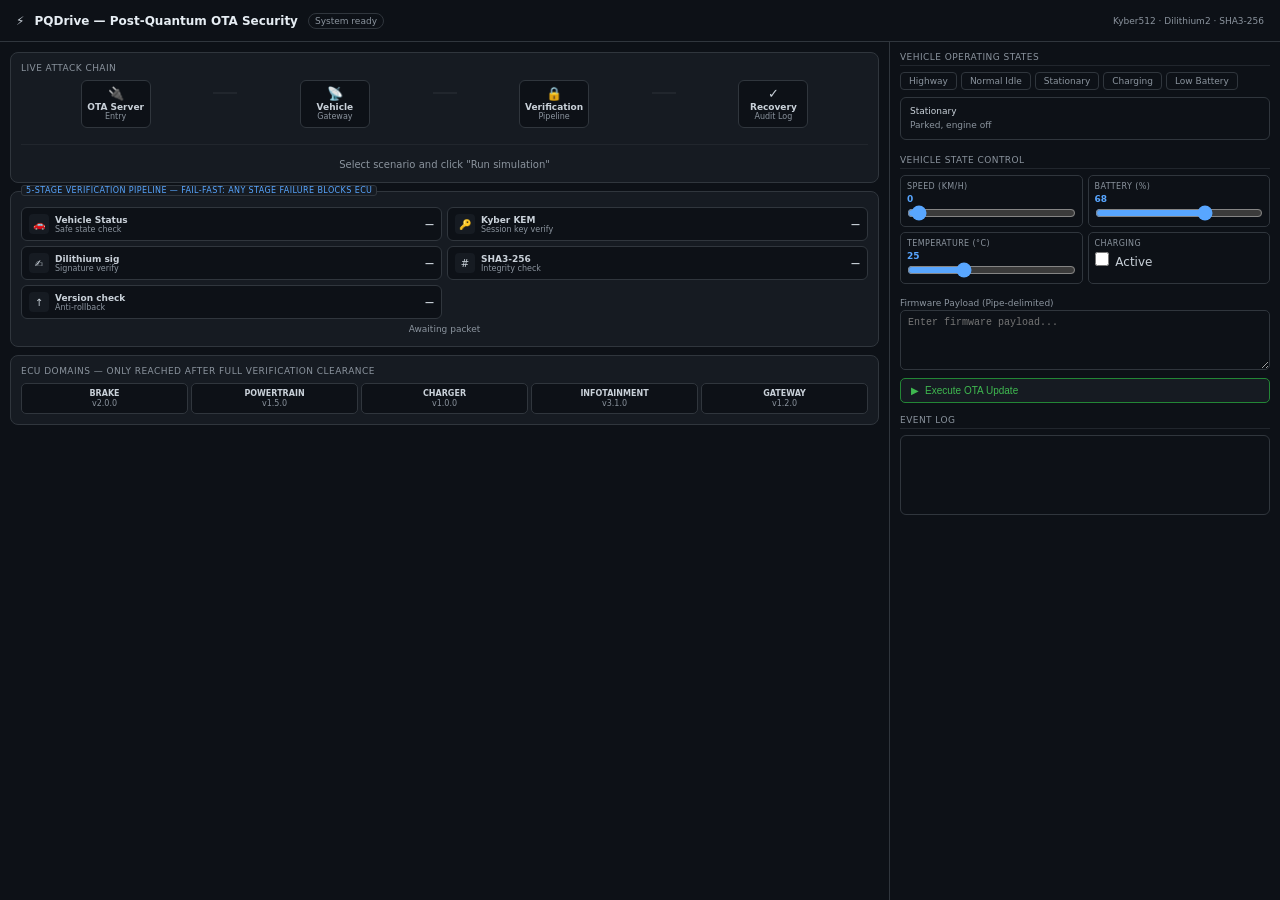
==== dashboard/templates/index.html @ 887d46bc "Phase 6: Implement 5-Stage OTA Pipeline with Vehicle Safety Gating - Add Vehicle Status Check as Sta" ====
<!DOCTYPE html>
<html lang="en">
<head>
  <meta charset="UTF-8"/>
  <meta name="viewport" content="width=device-width, initial-scale=1.0"/>
  <title>PQDrive — Post-Quantum OTA Security</title>
  <style>
    *{box-sizing:border-box;margin:0;padding:0}
    html{height:100%}
    body{font-family:'Segoe UI',system-ui,sans-serif;background:#0d1117;color:#c9d1d9;font-size:12px;height:100%;display:flex;flex-direction:column;overflow-x:hidden}
    .header{padding:8px 16px;border-bottom:1px solid #30363d;display:flex;align-items:center;gap:10px;flex-shrink:0;height:42px}
    .header h1{font-size:12px;font-weight:600;color:#e6edf3}
    .badge{font-size:9px;padding:2px 6px;border-radius:20px;border:1px solid #30363d;color:#8b949e}
    .header-sub{font-size:9px;color:#8b949e;margin-left:auto}
    .layout{display:grid;grid-template-columns:1fr 390px;gap:0;flex:1;overflow-y:auto;scrollbar-width:none;-ms-overflow-style:none}
    .layout::-webkit-scrollbar{display:none}
    .left{padding:10px;border-right:1px solid #30363d;display:flex;flex-direction:column;gap:8px}
    .right{display:flex;flex-direction:column;background:#0d1117;padding:10px;gap:8px}

    .card{background:#161b22;border:1px solid #30363d;border-radius:8px;padding:10px;flex-shrink:0}
    .card-title{font-size:9px;color:#8b949e;text-transform:uppercase;letter-spacing:.05em;margin-bottom:7px}

    .topo{display:flex;align-items:center;justify-content:space-between;gap:3px}
    .tnode{display:flex;flex-direction:column;align-items:center;flex:1}
    .nbox{width:70px;padding:6px 3px;border-radius:6px;border:1px solid #30363d;background:#0d1117;text-align:center;position:relative;transition:all .3s}
    .nicon{font-size:13px;line-height:1;margin-bottom:2px}
    .nlabel{font-size:9px;font-weight:600;color:#c9d1d9}
    .nsub{font-size:8px;color:#8b949e;margin-top:0px}
    .nbox.pass{border-color:#3fb950;background:rgba(63,185,80,.07)}
    .nbox.fail{border-color:#f85149;background:rgba(248,81,73,.07)}
    .nstatus{position:absolute;top:-7px;right:-7px;width:15px;height:15px;border-radius:50%;font-size:9px;display:flex;align-items:center;justify-content:center;border:2px solid #0d1117;font-weight:700}
    .nstatus.pass{background:#3fb950;color:#000}
    .nstatus.fail{background:#f85149;color:#fff}
    .conn{flex:1;max-width:24px;height:2px;background:#21262d;margin-top:-22px;transition:background .4s}
    .conn.pass{background:#3fb950}.conn.fail{background:#f85149}
    .pkt-row{position:relative;height:16px;margin-top:9px}
    .pkt-line{position:absolute;inset:7px 0 0;height:1px;background:#21262d}
    .pkt{position:absolute;width:10px;height:10px;border-radius:50%;top:3px;left:0;display:none;transition:left .55s cubic-bezier(.4,0,.2,1)}
    .topo-msg{font-size:10px;color:#8b949e;text-align:center;margin-top:6px;min-height:13px}

    .sb-wrap{position:relative}
    .sb-tag{position:absolute;top:-7px;left:10px;background:#161b22;padding:0 4px;font-size:8px;color:#58a6ff;border:1px solid #30363d;border-radius:3px;text-transform:uppercase;letter-spacing:.05em}
    .stages{display:grid;grid-template-columns:1fr 1fr;gap:5px;margin-top:5px}
    .stage{background:#0d1117;border:1px solid #30363d;border-radius:6px;padding:6px 7px;display:flex;align-items:center;gap:6px;transition:all .3s;font-size:11px}
    .sico{width:20px;height:20px;border-radius:4px;display:flex;align-items:center;justify-content:center;font-size:10px;flex-shrink:0;background:#161b22;transition:background .3s}
    .stage.active .sico{background:rgba(210,153,34,.2)}
    .stage.pass .sico{background:rgba(63,185,80,.2)}
    .stage.fail .sico{background:rgba(248,81,73,.2)}
    .sname{font-size:9px;font-weight:600;color:#c9d1d9}
    .salg{font-size:8px;color:#8b949e}
    .sres{margin-left:auto;font-size:9px;font-weight:700;min-width:30px;text-align:right}
    .stage.pass .sres{color:#3fb950}.stage.fail .sres{color:#f85149}.stage.active .sres{color:#d29922}
    .verdict{margin-top:5px;font-size:9px;color:#8b949e;text-align:center;min-height:12px}

    .crypto-proof{background:#0d1117;border:1px solid #30363d;border-radius:6px;padding:7px 9px;margin-top:5px;display:none;font-size:9px}
    .crypto-proof.show{display:block}
    .cp-title{font-size:8px;color:#8b949e;text-transform:uppercase;letter-spacing:.05em;margin-bottom:5px}
    .cp-row{display:flex;gap:6px;margin-bottom:4px;align-items:flex-start}
    .cp-label{font-size:8px;color:#8b949e;width:95px;flex-shrink:0;padding-top:0px;line-height:1.3}
    .cp-val{font-family:'Courier New',monospace;font-size:8px;word-break:break-all;flex:1;line-height:1.4;color:#58a6ff}
    .cp-divider{border:none;border-top:1px solid #21262d;margin:4px 0}

    .why{background:#0d1117;border-radius:0 6px 6px 0;padding:7px 9px;margin-top:5px;display:none;border-left:2px solid #f85149;font-size:9px}
    .why.show{display:block}
    .why.ok{border-left-color:#3fb950}
    .why-title{font-size:8px;color:#8b949e;text-transform:uppercase;margin-bottom:3px}
    .why-body{font-size:9px;color:#c9d1d9;line-height:1.5}

    .ecu-grid{display:grid;grid-template-columns:repeat(5,1fr);gap:3px}
    .ecu-card{background:#0d1117;border:1px solid #30363d;border-radius:5px;padding:5px 2px;text-align:center;transition:all .4s}
    .ecu-name{font-size:8px;font-weight:600;color:#c9d1d9;margin-bottom:1px}
    .ecu-ver{font-size:8px;color:#8b949e}
    .ecu-card.updated{border-color:#3fb950;background:rgba(63,185,80,.09)}

    .section-title{font-size:9px;color:#8b949e;text-transform:uppercase;letter-spacing:.05em;margin-bottom:6px;padding-bottom:3px;border-bottom:1px solid #21262d}
    select,input[type=text]{font-size:10px;padding:4px 6px;border-radius:5px;border:1px solid #30363d;background:#161b22;color:#c9d1d9}
    textarea{font-size:10px;padding:5px 7px;border-radius:5px;border:1px solid #30363d;background:#0d1117;color:#c9d1d9;width:100%;resize:vertical;font-family:'Courier New',monospace;line-height:1.3;max-height:60px}
    .field{margin-bottom:5px}
    .field label{font-size:9px;color:#8b949e;display:block;margin-bottom:2px}

    .btn{padding:6px 10px;border-radius:5px;border:1px solid #30363d;background:#161b22;color:#c9d1d9;cursor:pointer;font-size:10px;font-weight:500;width:100%;display:flex;align-items:center;gap:6px;transition:all .2s;margin-bottom:4px}
    .btn:hover{border-color:#8b949e}
    .btn:disabled{opacity:.4;cursor:not-allowed}
    .btn.green{border-color:#238636;color:#3fb950}
    .btn.green:hover{background:rgba(63,185,80,.08)}

    .scenario-tabs{display:flex;gap:4px;margin-bottom:7px;flex-wrap:wrap}
    .stab{font-size:9px;padding:3px 8px;border-radius:4px;border:1px solid #30363d;background:#0d1117;color:#8b949e;cursor:pointer;transition:all .2s;white-space:nowrap}
    .stab:hover{border-color:#58a6ff;color:#58a6ff}
    .stab.active-legit{border-color:#3fb950;color:#3fb950;background:rgba(63,185,80,.08)}
    .stab.active-charger{border-color:#d29922;color:#d29922;background:rgba(210,153,34,.06)}
    .stab.active-attack{border-color:#f85149;color:#f85149;background:rgba(248,81,73,.06)}

    .scenario-info{background:#0d1117;border:1px solid #30363d;border-radius:6px;padding:7px 9px;margin-bottom:7px;font-size:9px;color:#8b949e;line-height:1.5;display:none}
    .scenario-info.show{display:block}
    .scenario-info strong{color:#c9d1d9;font-weight:500}

    .log-box{background:#0d1117;border:1px solid #30363d;border-radius:6px;padding:6px;height:80px;overflow-y:auto;font-family:'Courier New',monospace;font-size:9px}
    .ll{padding:1px 0;border-bottom:1px solid #21262d;display:flex;gap:5px}
    .lts{color:#484f58;flex-shrink:0;font-size:8px}
    .li{color:#58a6ff}.ls{color:#3fb950}.lf{color:#f85149}.lw{color:#d29922}

    @keyframes spin{to{transform:rotate(360deg)}}
    .spin{display:inline-block;width:7px;height:7px;border:1.2px solid #30363d;border-top-color:#58a6ff;border-radius:50%;animation:spin .7s linear infinite;vertical-align:middle;margin-right:2px}

    .ctrl-grid{display:grid;grid-template-columns:1fr 1fr;gap:5px;margin-bottom:6px}
    .ctrl-item{background:#0d1117;border:1px solid #30363d;border-radius:5px;padding:6px}
    .ctrl-label{font-size:8px;color:#8b949e;margin-bottom:3px;display:block;text-transform:uppercase;letter-spacing:.05em}
    .ctrl-value{font-size:9px;font-weight:600;color:#58a6ff;margin-bottom:2px}
    .ctrl-input{width:100%;padding:3px;border:1px solid #30363d;border-radius:3px;background:#161b22;color:#c9d1d9;font-size:9px}
    input[type=range]{width:100%;cursor:pointer;accent-color:#58a6ff;height:4px}
    input[type=checkbox]{cursor:pointer;margin-right:3px;width:14px;height:14px}
  </style>
</head>
<body>
<div class="header">
  <span>⚡</span>
  <h1>PQDrive — Post-Quantum OTA Security</h1>
  <span class="badge" id="sys-badge">System ready</span>
  <span class="header-sub">Kyber512 · Dilithium2 · SHA3-256</span>
</div>

<div class="layout">
<div class="left">

  <div class="card">
    <div class="card-title">Live attack chain</div>
    <div class="topo">
      <div class="tnode"><div class="nbox" id="n-charger"><div class="nicon">🔌</div><div class="nlabel">OTA Server</div><div class="nsub">Entry</div></div></div>
      <div class="conn" id="c0"></div>
      <div class="tnode"><div class="nbox" id="n-tcu"><div class="nicon">📡</div><div class="nlabel">Vehicle</div><div class="nsub">Gateway</div></div></div>
      <div class="conn" id="c1"></div>
      <div class="tnode"><div class="nbox" id="n-sandbox"><div class="nicon">🔒</div><div class="nlabel">Verification</div><div class="nsub">Pipeline</div></div></div>
      <div class="conn" id="c2"></div>
      <div class="tnode"><div class="nbox" id="n-gateway"><div class="nicon">✓</div><div class="nlabel">Recovery</div><div class="nsub">Audit Log</div></div></div>
    </div>
    <div class="pkt-row"><div class="pkt-line"></div><div class="pkt" id="pkt"></div></div>
    <div class="topo-msg" id="topo-msg">Select scenario and click "Run simulation"</div>
  </div>

  <div class="card sb-wrap">
    <div class="sb-tag">5-Stage Verification Pipeline — Fail-fast: any stage failure blocks ECU</div>
    <div class="stages">
      <div class="stage" id="st-vehicle-status">
        <div class="sico">🚗</div>
        <div><div class="sname">Vehicle Status</div><div class="salg">Safe state check</div></div>
        <div class="sres" id="r-vehicle-status">—</div>
      </div>
      <div class="stage" id="st-kyber">
        <div class="sico">🔑</div>
        <div><div class="sname">Kyber KEM</div><div class="salg">Session key verify</div></div>
        <div class="sres" id="r-kyber">—</div>
      </div>
      <div class="stage" id="st-dilithium">
        <div class="sico">✍</div>
        <div><div class="sname">Dilithium sig</div><div class="salg">Signature verify</div></div>
        <div class="sres" id="r-dilithium">—</div>
      </div>
      <div class="stage" id="st-hash">
        <div class="sico">#</div>
        <div><div class="sname">SHA3-256</div><div class="salg">Integrity check</div></div>
        <div class="sres" id="r-hash">—</div>
      </div>
      <div class="stage" id="st-version">
        <div class="sico">↑</div>
        <div><div class="sname">Version check</div><div class="salg">Anti-rollback</div></div>
        <div class="sres" id="r-version">—</div>
      </div>
    </div>
    <div class="verdict" id="verdict">Awaiting packet</div>

    <div class="crypto-proof" id="crypto-proof">
      <div class="cp-title">Real cryptographic values — verified live</div>
      <div class="cp-row">
        <span class="cp-label">Dilithium sig (32B)</span>
        <span class="cp-val" id="cp-sig">—</span>
      </div>
      <hr class="cp-divider"/>
      <div class="cp-row">
        <span class="cp-label">Kyber session key (16B)</span>
        <span class="cp-val" id="cp-sk">—</span>
      </div>
      <hr class="cp-divider"/>
      <div class="cp-row">
        <span class="cp-label">SHA3-256 hash</span>
        <span class="cp-val" id="cp-hash" style="font-size:8.5px">—</span>
      </div>
    </div>

    <div class="why" id="why">
      <div class="why-title">Why this was <span id="why-word">blocked</span></div>
      <div class="why-body" id="why-body">—</div>
    </div>
  </div>

  <div class="card">
    <div class="card-title">ECU Domains — Only reached after full verification clearance</div>
    <div class="ecu-grid">
      <div class="ecu-card" id="ecu-BRAKE"><div class="ecu-name">BRAKE</div><div class="ecu-ver" id="ev-BRAKE">v2.0.0</div></div>
      <div class="ecu-card" id="ecu-POWERTRAIN"><div class="ecu-name">POWERTRAIN</div><div class="ecu-ver" id="ev-POWERTRAIN">v1.5.0</div></div>
      <div class="ecu-card" id="ecu-CHARGER"><div class="ecu-name">CHARGER</div><div class="ecu-ver" id="ev-CHARGER">v1.0.0</div></div>
      <div class="ecu-card" id="ecu-INFOTAINMENT"><div class="ecu-name">INFOTAINMENT</div><div class="ecu-ver" id="ev-INFOTAINMENT">v3.1.0</div></div>
      <div class="ecu-card" id="ecu-GATEWAY"><div class="ecu-name">GATEWAY</div><div class="ecu-ver" id="ev-GATEWAY">v1.2.0</div></div>
    </div>
  </div>

</div>

<!-- Right panel -->
<div class="right">

  <div>
    <div class="section-title">Vehicle Operating States</div>
    <div class="scenario-tabs">
      <span class="stab" onclick="applyVehicleState('Highway')">Highway</span>
      <span class="stab" onclick="applyVehicleState('Normal Idle')">Normal Idle</span>
      <span class="stab" onclick="applyVehicleState('Stationary')">Stationary</span>
      <span class="stab" onclick="applyVehicleState('Charging')">Charging</span>
      <span class="stab" onclick="applyVehicleState('Low Battery')">Low Battery</span>
    </div>
    <div class="scenario-info" id="scenario-info"></div>
  </div>

  <div>
    <div class="section-title">Vehicle State Control</div>
    <div class="ctrl-grid">
      <div class="ctrl-item">
        <label class="ctrl-label">Speed (km/h)</label>
        <div class="ctrl-value" id="speed-val">0</div>
        <input type="range" id="speed" class="ctrl-input" min="0" max="150" value="0" oninput="updateSpeedDisplay()"/>
      </div>
      <div class="ctrl-item">
        <label class="ctrl-label">Battery (%)</label>
        <div class="ctrl-value" id="battery-val">68</div>
        <input type="range" id="battery" class="ctrl-input" min="0" max="100" value="68" oninput="updateBatteryDisplay()"/>
      </div>
      <div class="ctrl-item">
        <label class="ctrl-label">Temperature (°C)</label>
        <div class="ctrl-value" id="temp-val">31</div>
        <input type="range" id="temp" class="ctrl-input" min="0" max="80" value="31" oninput="updateTempDisplay()"/>
      </div>
      <div class="ctrl-item">
        <label class="ctrl-label">Charging</label>
        <div style="margin-top:4px">
          <label><input type="checkbox" id="charging" checked/> Active</label>
        </div>
      </div>
    </div>
  </div>

  <div>
    <div class="field">
      <label>Firmware Payload (Pipe-delimited)</label>
      <textarea id="inp-payload" rows="4" placeholder="Enter firmware payload..."></textarea>
    </div>
    <button class="btn green" id="btn-run" onclick="runOTAUpdate()" disabled>
      <span>▶</span> Execute OTA Update
    </button>
  </div>

  <div>
    <div class="section-title">Event Log</div>
    <div class="log-box" id="log-box"></div>
  </div>

</div>
</div>

<script>
let running = false;

const VEHICLE_STATES = {
  "Highway": { speed: 100, battery: 45, temp: 52, charging: false, desc: "Driving at 100 km/h" },
  "Normal Idle": { speed: 0, battery: 42, temp: 28, charging: false, desc: "Vehicle idle, not charging" },
  "Stationary": { speed: 0, battery: 68, temp: 25, charging: false, desc: "Parked, engine off" },
  "Charging": { speed: 0, battery: 68, temp: 31, charging: true, desc: "Parked at charger" },
  "Low Battery": { speed: 0, battery: 8, temp: 22, charging: true, desc: "Critical battery, charging" }
};

function applyVehicleState(stateName) {
  const state = VEHICLE_STATES[stateName];
  if(!state) return;
  document.getElementById('speed').value = state.speed;
  document.getElementById('battery').value = state.battery;
  document.getElementById('temp').value = state.temp;
  document.getElementById('charging').checked = state.charging;
  updateSpeedDisplay();
  updateBatteryDisplay();
  updateTempDisplay();
  document.getElementById('scenario-info').innerHTML = `<strong>${stateName}</strong><br/>${state.desc}`;
  document.getElementById('scenario-info').className = 'scenario-info show';
  document.getElementById('btn-run').disabled = false;
}

function updateSpeedDisplay() { document.getElementById('speed-val').textContent = document.getElementById('speed').value; updateDynamicState(); }
function updateBatteryDisplay() { document.getElementById('battery-val').textContent = document.getElementById('battery').value; updateDynamicState(); }
function updateTempDisplay() { document.getElementById('temp-val').textContent = document.getElementById('temp').value; updateDynamicState(); }

function updateDynamicState() {
  const speed = parseInt(document.getElementById('speed').value);
  const battery = parseInt(document.getElementById('battery').value);
  const charging = document.getElementById('charging').checked;
  let state = "Custom";
  if(speed === 100 && battery === 45 && !charging) state = "Highway";
  else if(speed === 0 && battery === 42 && !charging) state = "Normal Idle";
  else if(speed === 0 && battery === 68 && !charging) state = "Stationary";
  else if(speed === 0 && battery === 68 && charging) state = "Charging";
  else if(speed === 0 && battery === 8 && charging) state = "Low Battery";
  if(state !== "Custom") document.getElementById('scenario-info').innerHTML = `<strong>${state}</strong>`;
}

function log(msg, kind = 'm') {
  const box = document.getElementById('log-box');
  const d = document.createElement('div');
  d.className = 'll';
  const ts = new Date().toTimeString().slice(0,8);
  d.innerHTML = `<span class="lts">${ts}</span><span class="l${kind}">${msg}</span>`;
  box.prepend(d);
  if(box.children.length > 50) box.removeChild(box.lastChild);
}

function resetUI() {
  ['n-charger','n-tcu','n-sandbox','n-gateway'].forEach(id => {
    const n = document.getElementById(id);
    n.className = 'nbox';
    const s = n.querySelector('.nstatus');
    if(s) s.remove();
  });
  ['c0','c1','c2'].forEach(id => document.getElementById(id).className = 'conn');
  ['vehicle-status','kyber','dilithium','hash','version'].forEach(s => {
    document.getElementById('st-' + s).className = 'stage';
    document.getElementById('r-' + s).textContent = '—';
  });
  document.getElementById('verdict').textContent = 'Awaiting packet';
  document.getElementById('crypto-proof').className = 'crypto-proof';
  document.getElementById('why').className = 'why';
}

function setNode(id, state) {
  const n = document.getElementById(id);
  n.className = 'nbox ' + state;
  let s = n.querySelector('.nstatus');
  if(!s) { s = document.createElement('div'); s.className = 'nstatus'; n.appendChild(s); }
  s.className = 'nstatus ' + state;
  s.textContent = state === 'pass' ? '✓' : '✕';
}

async function checkStage(name, pass) {
  const el = document.getElementById('st-' + name);
  const res = document.getElementById('r-' + name);
  el.className = 'stage active';
  res.innerHTML = '<span class="spin"></span>';
  await new Promise(r => setTimeout(r, 600));
  el.className = 'stage ' + (pass ? 'pass' : 'fail');
  res.textContent = pass ? 'PASS' : 'FAIL';
}

function updateECUVersion(ecuId, newVersion) {
  const ecuElement = document.getElementById('ev-' + ecuId);
  if(ecuElement) {
    ecuElement.textContent = 'v' + newVersion;
    ecuElement.style.color = '#3fb950';
    setTimeout(() => { ecuElement.style.color = ''; }, 1500);
  }
}

async function runOTAUpdate() {
  if(running) return;
  running = true;
  document.getElementById('btn-run').disabled = true;
  document.getElementById('sys-badge').textContent = 'Running...';
  resetUI();
  log('Starting OTA Update process', 'i');

  const payload = document.getElementById('inp-payload').value.trim();
  if(!payload) {
    document.getElementById('verdict').textContent = 'BLOCKED: No firmware payload';
    document.getElementById('sys-badge').textContent = 'Error';
    log('Error: No firmware payload provided', 'f');
    running = false;
    document.getElementById('btn-run').disabled = false;
    return;
  }

  const vehicleState = {
    speed_kph: parseInt(document.getElementById('speed').value),
    battery_soc: parseInt(document.getElementById('battery').value),
    temperature_c: parseInt(document.getElementById('temp').value),
    charging_active: document.getElementById('charging').checked,
    data_link_locked: true
  };

  try {
    const response = await fetch('/api/run-json-scenario', {
      method: 'POST',
      headers: { 'Content-Type': 'application/json' },
      body: JSON.stringify({ scenario_name: "OTA Update", payload: payload, vehicle_state: vehicleState })
    });
    const result = await response.json();

    // Stage 1: Vehicle Status Check
    await checkStage('vehicle-status', result.result?.vehicle_status_ok ?? true);
    if(!result.result?.vehicle_status_ok) {
      setNode('n-tcu', 'fail');
      log('Vehicle status check failed', 'f');
      document.getElementById('verdict').textContent = 'BLOCKED: Vehicle not in safe state';
      document.getElementById('why').className = 'why show';
      document.getElementById('why-body').textContent = result.reason || 'Vehicle conditions not suitable for update';
      document.getElementById('sys-badge').textContent = 'Blocked (Status)';
      running = false;
      document.getElementById('btn-run').disabled = false;
      return;
    }

    // Stage 2: Kyber KEM
    await checkStage('kyber', result.result?.kyber_ok ?? true);
    if(!result.result?.kyber_ok) {
      setNode('n-tcu', 'fail');
      log('Kyber KEM verification failed', 'f');
      document.getElementById('verdict').textContent = 'BLOCKED: Session key verification failed';
      document.getElementById('why').className = 'why show';
      document.getElementById('why-body').textContent = 'Kyber encapsulation invalid.';
      document.getElementById('sys-badge').textContent = 'Blocked (Kyber)';
      running = false;
      document.getElementById('btn-run').disabled = false;
      return;
    }

    // Stage 3: Dilithium Signature
    await checkStage('dilithium', result.result?.dilithium_ok ?? true);
    if(!result.result?.dilithium_ok) {
      setNode('n-sandbox', 'fail');
      log('Dilithium signature verification failed', 'f');
      document.getElementById('verdict').textContent = 'BLOCKED: Firmware signature invalid';
      document.getElementById('why').className = 'why show';
      document.getElementById('why-body').textContent = 'Signature verification failed. Not from OEM server.';
      document.getElementById('sys-badge').textContent = 'Blocked (Signature)';
      running = false;
      document.getElementById('btn-run').disabled = false;
      return;
    }

    // Stage 4: SHA3-256 Hash
    await checkStage('hash', result.result?.hash_ok ?? true);
    if(!result.result?.hash_ok) {
      setNode('n-sandbox', 'fail');
      log('SHA3-256 integrity check failed', 'f');
      document.getElementById('verdict').textContent = 'BLOCKED: Payload integrity check failed';
      document.getElementById('why').className = 'why show';
      document.getElementById('why-body').textContent = 'Payload hash does not match. Bit-flip detected.';
      document.getElementById('sys-badge').textContent = 'Blocked (Integrity)';
      running = false;
      document.getElementById('btn-run').disabled = false;
      return;
    }

    // Stage 5: Version Check
    await checkStage('version', result.result?.version_ok ?? true);
    if(!result.result?.version_ok) {
      setNode('n-gateway', 'fail');
      log('Version rollback detected', 'f');
      document.getElementById('verdict').textContent = 'BLOCKED: Rollback attack detected';
      document.getElementById('why').className = 'why show';
      document.getElementById('why-body').textContent = 'Version must always increase. Downgrade blocked.';
      document.getElementById('sys-badge').textContent = 'Blocked (Version)';
      running = false;
      document.getElementById('btn-run').disabled = false;
      return;
    }

    // All stages passed - update ECUs
    setNode('n-charger', 'pass');
    setNode('n-tcu', 'pass');
    setNode('n-sandbox', 'pass');
    setNode('n-gateway', 'pass');
    ['c0','c1','c2'].forEach(id => document.getElementById(id).className = 'conn pass');
    
    log('All 5 verification stages passed', 's');
    
    // Update target ECU version if available
    if(result.firmware_ecu && result.firmware_version) {
      updateECUVersion(result.firmware_ecu, result.firmware_version);
      log(`${result.firmware_ecu} updated to v${result.firmware_version}`, 's');
    }
    
    log('OTA update accepted and applied', 's');
    document.getElementById('verdict').textContent = 'ACCEPTED: Firmware verified and installed';
    document.getElementById('why').className = 'why show ok';
    document.getElementById('why-word').textContent = 'accepted';
    document.getElementById('why-body').textContent = 'Firmware passed all 5 gates. Vehicle safe, OEM origin proven, integrity confirmed, version monotonic.';
    document.getElementById('sys-badge').textContent = 'Accepted';

    if(result.result?.verification_trace) {
      document.getElementById('crypto-proof').className = 'crypto-proof show';
      document.getElementById('cp-sig').textContent = 'Verified ✓';
      document.getElementById('cp-sk').textContent = 'Established ✓';
      document.getElementById('cp-hash').textContent = 'Matched ✓';
    }
  } catch(err) {
    log('Error: ' + err.message, 'f');
    document.getElementById('sys-badge').textContent = 'Error';
  }

  running = false;
  document.getElementById('btn-run').disabled = false;
}

applyVehicleState('Stationary');
</script>
</script>
</body>
</html>
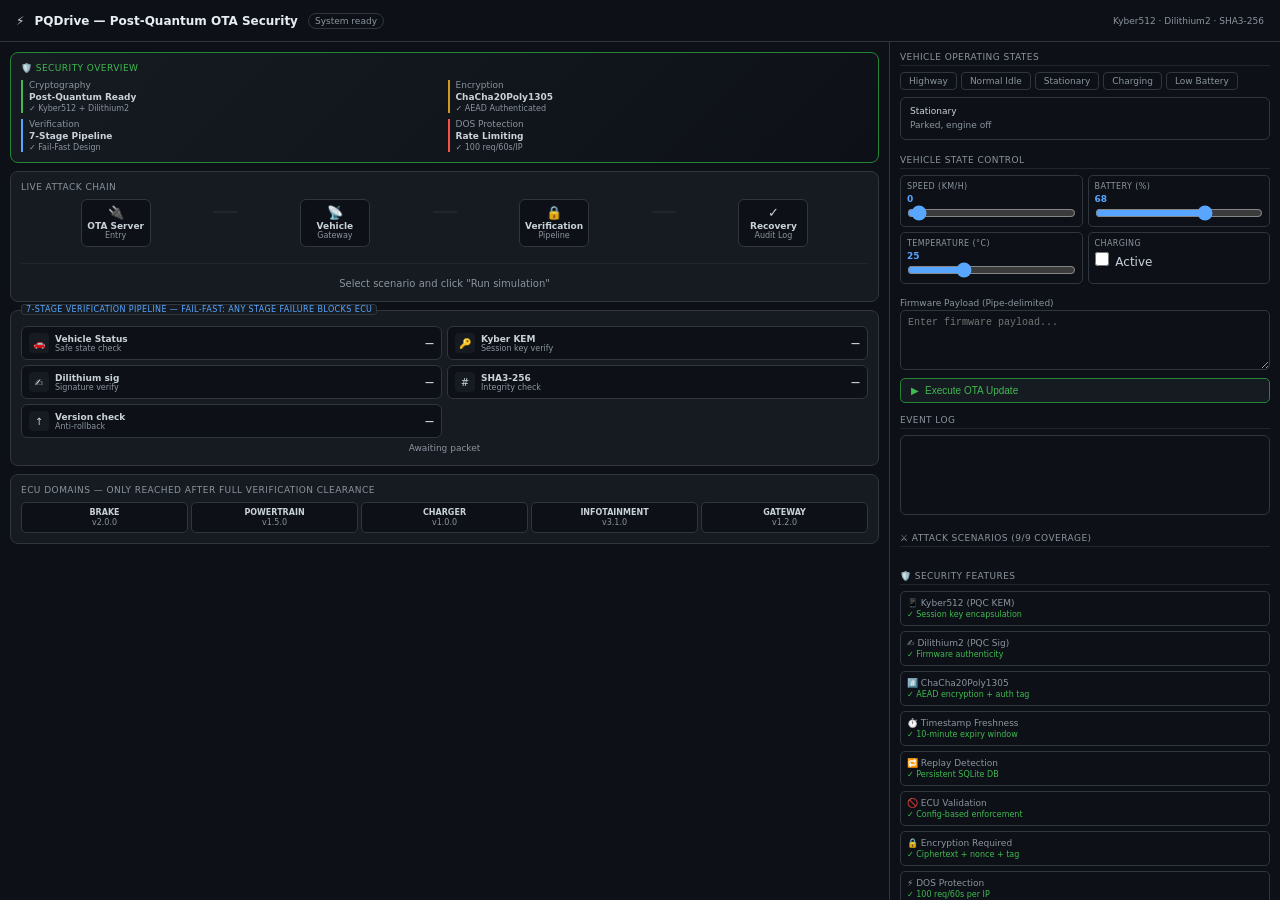
==== commit 58e15dba: "chore: snapshot current project state before v5.1 OTA classification updates" ====
--- a/dashboard/templates/index.html
+++ b/dashboard/templates/index.html
@@ -123,6 +123,32 @@
 <div class="layout">
 <div class="left">
 
+  <div class="card" style="background:linear-gradient(135deg, #161b22 0%, #0d1117 100%);border:1px solid #238636">
+    <div class="card-title" style="color:#3fb950">🛡️ SECURITY OVERVIEW</div>
+    <div style="display:grid;grid-template-columns:1fr 1fr;gap:6px;font-size:9px">
+      <div style="border-left:2px solid #3fb950;padding-left:6px">
+        <div style="color:#8b949e">Cryptography</div>
+        <div style="color:#c9d1d9;font-weight:700;margin-top:2px">Post-Quantum Ready</div>
+        <div style="font-size:8px;color:#8b949e;margin-top:2px">✓ Kyber512 + Dilithium2</div>
+      </div>
+      <div style="border-left:2px solid #d29922;padding-left:6px">
+        <div style="color:#8b949e">Encryption</div>
+        <div style="color:#c9d1d9;font-weight:700;margin-top:2px">ChaCha20Poly1305</div>
+        <div style="font-size:8px;color:#8b949e;margin-top:2px">✓ AEAD Authenticated</div>
+      </div>
+      <div style="border-left:2px solid #58a6ff;padding-left:6px">
+        <div style="color:#8b949e">Verification</div>
+        <div style="color:#c9d1d9;font-weight:700;margin-top:2px">7-Stage Pipeline</div>
+        <div style="font-size:8px;color:#8b949e;margin-top:2px">✓ Fail-Fast Design</div>
+      </div>
+      <div style="border-left:2px solid #f85149;padding-left:6px">
+        <div style="color:#8b949e">DOS Protection</div>
+        <div style="color:#c9d1d9;font-weight:700;margin-top:2px">Rate Limiting</div>
+        <div style="font-size:8px;color:#8b949e;margin-top:2px">✓ 100 req/60s/IP</div>
+      </div>
+    </div>
+  </div>
+
   <div class="card">
     <div class="card-title">Live attack chain</div>
     <div class="topo">
@@ -139,7 +165,7 @@
   </div>
 
   <div class="card sb-wrap">
-    <div class="sb-tag">5-Stage Verification Pipeline — Fail-fast: any stage failure blocks ECU</div>
+    <div class="sb-tag">7-Stage Verification Pipeline — Fail-fast: any stage failure blocks ECU</div>
     <div class="stages">
       <div class="stage" id="st-vehicle-status">
         <div class="sico">🚗</div>
@@ -261,6 +287,80 @@
   <div>
     <div class="section-title">Event Log</div>
     <div class="log-box" id="log-box"></div>
+  </div>
+
+  <div>
+    <div class="section-title" style="margin-top:10px">⚔️ Attack Scenarios (9/9 Coverage)</div>
+    <div id="attack-scenarios" style="display:grid;grid-template-columns:1fr 1fr;gap:4px;font-size:9px">
+      <!-- Populated by JavaScript -->
+    </div>
+  </div>
+
+  <div>
+    <div class="section-title" style="margin-top:10px">🛡️ Security Features</div>
+    <div style="display:flex;flex-direction:column;gap:5px">
+      <div style="background:#0d1117;border:1px solid #30363d;border-radius:5px;padding:6px">
+        <div style="font-size:9px;color:#8b949e">📱 Kyber512 (PQC KEM)</div>
+        <div style="font-size:8px;color:#3fb950;margin-top:2px">✓ Session key encapsulation</div>
+      </div>
+      <div style="background:#0d1117;border:1px solid #30363d;border-radius:5px;padding:6px">
+        <div style="font-size:9px;color:#8b949e">✍️ Dilithium2 (PQC Sig)</div>
+        <div style="font-size:8px;color:#3fb950;margin-top:2px">✓ Firmware authenticity</div>
+      </div>
+      <div style="background:#0d1117;border:1px solid #30363d;border-radius:5px;padding:6px">
+        <div style="font-size:9px;color:#8b949e">#️⃣ ChaCha20Poly1305</div>
+        <div style="font-size:8px;color:#3fb950;margin-top:2px">✓ AEAD encryption + auth tag</div>
+      </div>
+      <div style="background:#0d1117;border:1px solid #30363d;border-radius:5px;padding:6px">
+        <div style="font-size:9px;color:#8b949e">⏱️ Timestamp Freshness</div>
+        <div style="font-size:8px;color:#3fb950;margin-top:2px">✓ 10-minute expiry window</div>
+      </div>
+      <div style="background:#0d1117;border:1px solid #30363d;border-radius:5px;padding:6px">
+        <div style="font-size:9px;color:#8b949e">🔁 Replay Detection</div>
+        <div style="font-size:8px;color:#3fb950;margin-top:2px">✓ Persistent SQLite DB</div>
+      </div>
+      <div style="background:#0d1117;border:1px solid #30363d;border-radius:5px;padding:6px">
+        <div style="font-size:9px;color:#8b949e">🚫 ECU Validation</div>
+        <div style="font-size:8px;color:#3fb950;margin-top:2px">✓ Config-based enforcement</div>
+      </div>
+      <div style="background:#0d1117;border:1px solid #30363d;border-radius:5px;padding:6px">
+        <div style="font-size:9px;color:#8b949e">🔒 Encryption Required</div>
+        <div style="font-size:8px;color:#3fb950;margin-top:2px">✓ Ciphertext + nonce + tag</div>
+      </div>
+      <div style="background:#0d1117;border:1px solid #30363d;border-radius:5px;padding:6px">
+        <div style="font-size:9px;color:#8b949e">⚡ DOS Protection</div>
+        <div style="font-size:8px;color:#3fb950;margin-top:2px">✓ 100 req/60s per IP</div>
+      </div>
+    </div>
+  </div>
+
+  <div>
+    <div class="section-title" style="margin-top:10px">📊 Real-Time Metrics</div>
+    <div id="security-metrics" style="display:grid;grid-template-columns:1fr 1fr;gap:5px;font-size:9px">
+      <div style="background:#0d1117;border:1px solid #30363d;border-radius:5px;padding:6px;text-align:center">
+        <div style="color:#8b949e;font-size:8px">Blocked (Encryption)</div>
+        <div style="color:#f85149;font-weight:700;font-size:12px;margin-top:3px" id="metric-unsigned">0</div>
+      </div>
+      <div style="background:#0d1117;border:1px solid #30363d;border-radius:5px;padding:6px;text-align:center">
+        <div style="color:#8b949e;font-size:8px">Blocked (ECU)</div>
+        <div style="color:#f85149;font-weight:700;font-size:12px;margin-top:3px" id="metric-ecu">0</div>
+      </div>
+      <div style="background:#0d1117;border:1px solid #30363d;border-radius:5px;padding:6px;text-align:center">
+        <div style="color:#8b949e;font-size:8px">Blocked (Replay)</div>
+        <div style="color:#f85149;font-weight:700;font-size:12px;margin-top:3px" id="metric-replay">0</div>
+      </div>
+      <div style="background:#0d1117;border:1px solid #30363d;border-radius:5px;padding:6px;text-align:center">
+        <div style="color:#8b949e;font-size:8px">Accepted (Valid)</div>
+        <div style="color:#3fb950;font-weight:700;font-size:12px;margin-top:3px" id="metric-accepted">0</div>
+      </div>
+    </div>
+  </div>
+
+  <div>
+    <div class="section-title" style="margin-top:10px">📋 Audit Trail</div>
+    <div id="audit-log" style="background:#0d1117;border:1px solid #30363d;border-radius:6px;padding:6px;height:100px;overflow-y:auto;font-family:'Courier New',monospace;font-size:8px;color:#8b949e;line-height:1.4">
+      <div style="color:#58a6ff">Audit trail: JSONL + Dilithium-signed entries</div>
+    </div>
   </div>
 
 </div>
@@ -505,6 +605,62 @@
   document.getElementById('btn-run').disabled = false;
 }
 
+// Attack scenarios data and visualization
+const ATTACK_SCENARIOS = [
+  { name: 'Valid Firmware', icon: '✓', desc: 'Happy path', category: 'baseline' },
+  { name: 'Bit-Flip', icon: '🔀', desc: 'AEAD fails', category: 'crypto' },
+  { name: 'Signature Tamper', icon: '✍️', desc: 'Dilithium fails', category: 'crypto' },
+  { name: 'Version Downgrade', icon: '↓', desc: 'Rollback blocked', category: 'policy' },
+  { name: 'Expired Package', icon: '⏰', desc: 'Freshness fails', category: 'time' },
+  { name: 'Future-Dated', icon: '🔮', desc: 'Clock skew', category: 'time' },
+  { name: 'Unsigned Firmware', icon: '🔓', desc: 'Encryption fails', category: 'enc' },
+  { name: 'Wrong ECU Target', icon: '🚫', desc: 'ECU validation', category: 'policy' },
+  { name: 'Replay Attack', icon: '🔁', desc: 'Persistent DB', category: 'replay' }
+];
+
+async function loadAttackScenarios() {
+  try {
+    const response = await fetch('/api/scenarios');
+    const data = await response.json();
+    const results = data.scenarios || [];
+    
+    const container = document.getElementById('attack-scenarios');
+    container.innerHTML = '';
+    
+    ATTACK_SCENARIOS.forEach((scenario, idx) => {
+      const result = results[idx];
+      const passed = result?.accepted === true;
+      
+      const card = document.createElement('div');
+      card.style.cssText = `
+        background:#0d1117;
+        border:1px solid ${passed ? '#3fb950' : '#f85149'};
+        border-radius:5px;
+        padding:6px;
+        cursor:pointer;
+        transition:all 0.3s;
+      `;
+      
+      card.innerHTML = `
+        <div style="font-size:8px;color:#8b949e">${scenario.category.toUpperCase()}</div>
+        <div style="font-weight:700;color:${passed ? '#3fb950' : '#f85149'};margin:2px 0">${scenario.icon} ${scenario.name}</div>
+        <div style="font-size:8px;color:#8b949e">${scenario.desc}</div>
+        <div style="font-size:7px;color:#58a6ff;margin-top:3px">${passed ? '✓ BLOCKED/ACCEPTED' : '✗ FAILED'}</div>
+      `;
+      
+      container.appendChild(card);
+    });
+  } catch(err) {
+    console.error('Error loading scenarios:', err);
+  }
+}
+
+// Load scenarios on page load
+document.addEventListener('DOMContentLoaded', loadAttackScenarios);
+
+// Refresh scenarios every 5 seconds
+setInterval(loadAttackScenarios, 5000);
+
 applyVehicleState('Stationary');
 </script>
 </script>
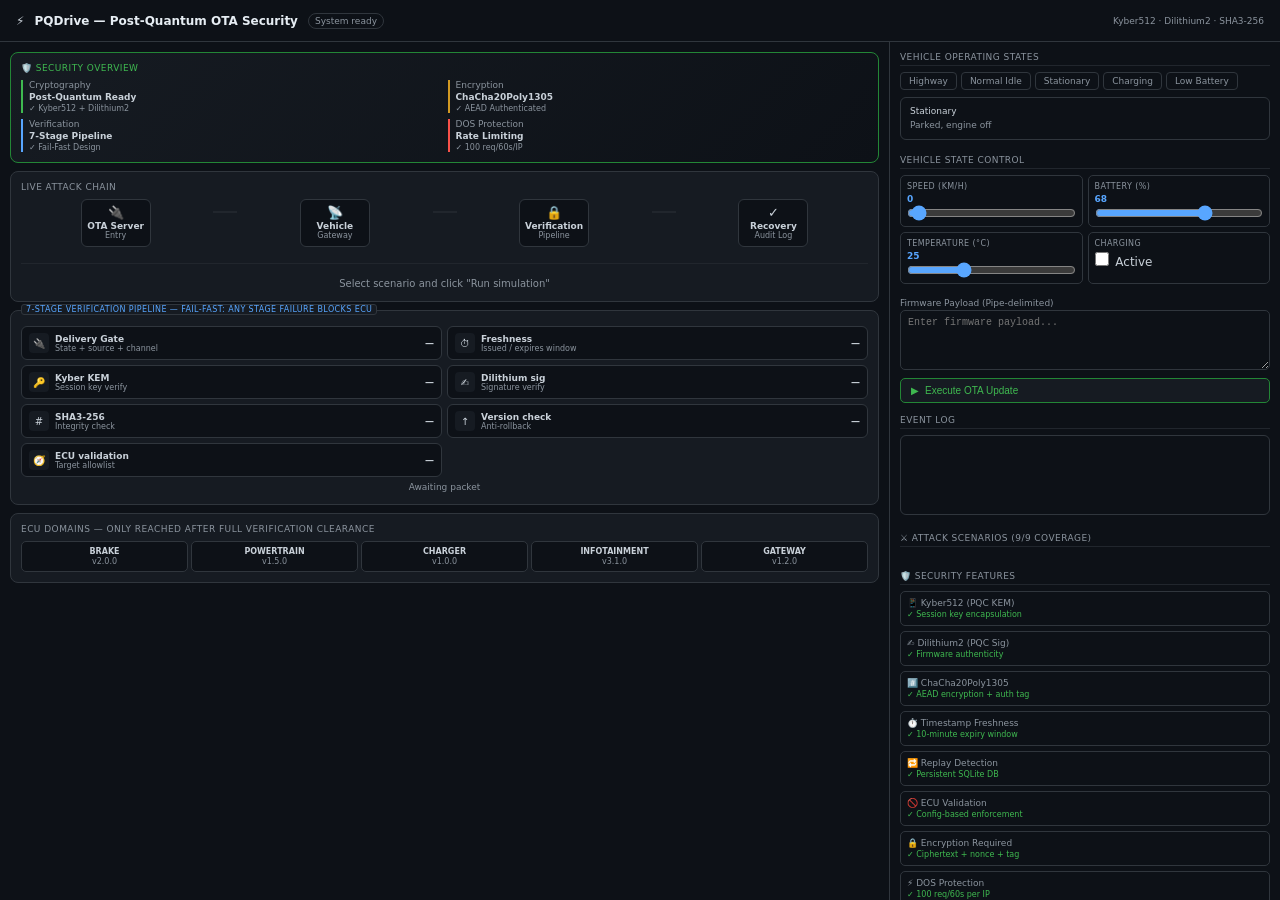
==== commit a21462dd: "feat: add source-aware delivery gate and 7-stage ota flow" ====
--- a/dashboard/templates/index.html
+++ b/dashboard/templates/index.html
@@ -167,10 +167,15 @@
   <div class="card sb-wrap">
     <div class="sb-tag">7-Stage Verification Pipeline — Fail-fast: any stage failure blocks ECU</div>
     <div class="stages">
-      <div class="stage" id="st-vehicle-status">
-        <div class="sico">🚗</div>
-        <div><div class="sname">Vehicle Status</div><div class="salg">Safe state check</div></div>
-        <div class="sres" id="r-vehicle-status">—</div>
+      <div class="stage" id="st-delivery-gate">
+        <div class="sico">🔌</div>
+        <div><div class="sname">Delivery Gate</div><div class="salg">State + source + channel</div></div>
+        <div class="sres" id="r-delivery-gate">—</div>
+      </div>
+      <div class="stage" id="st-freshness">
+        <div class="sico">⏱</div>
+        <div><div class="sname">Freshness</div><div class="salg">Issued / expires window</div></div>
+        <div class="sres" id="r-freshness">—</div>
       </div>
       <div class="stage" id="st-kyber">
         <div class="sico">🔑</div>
@@ -191,6 +196,11 @@
         <div class="sico">↑</div>
         <div><div class="sname">Version check</div><div class="salg">Anti-rollback</div></div>
         <div class="sres" id="r-version">—</div>
+      </div>
+      <div class="stage" id="st-ecu-validation">
+        <div class="sico">🧭</div>
+        <div><div class="sname">ECU validation</div><div class="salg">Target allowlist</div></div>
+        <div class="sres" id="r-ecu-validation">—</div>
       </div>
     </div>
     <div class="verdict" id="verdict">Awaiting packet</div>
@@ -278,6 +288,12 @@
     <div class="field">
       <label>Firmware Payload (Pipe-delimited)</label>
       <textarea id="inp-payload" rows="4" placeholder="Enter firmware payload..."></textarea>
+    </div>
+    <div id="classification-panel" style="display:none;background:#0d1117;border:1px solid #30363d;border-radius:6px;padding:7px;margin-bottom:6px">
+      <div style="font-size:8px;color:#8b949e;text-transform:uppercase;letter-spacing:.05em">Detected Scenario</div>
+      <div id="cls-title" style="font-size:11px;font-weight:700;color:#58a6ff;margin-top:3px">—</div>
+      <div id="cls-meta" style="font-size:8px;color:#8b949e;margin-top:2px">—</div>
+      <div id="cls-reasoning" style="font-size:8px;color:#c9d1d9;margin-top:4px;line-height:1.4">—</div>
     </div>
     <button class="btn green" id="btn-run" onclick="runOTAUpdate()" disabled>
       <span>▶</span> Execute OTA Update
@@ -427,13 +443,18 @@
     if(s) s.remove();
   });
   ['c0','c1','c2'].forEach(id => document.getElementById(id).className = 'conn');
-  ['vehicle-status','kyber','dilithium','hash','version'].forEach(s => {
+  ['delivery-gate','freshness','kyber','dilithium','hash','version','ecu-validation'].forEach(s => {
     document.getElementById('st-' + s).className = 'stage';
     document.getElementById('r-' + s).textContent = '—';
   });
   document.getElementById('verdict').textContent = 'Awaiting packet';
   document.getElementById('crypto-proof').className = 'crypto-proof';
   document.getElementById('why').className = 'why';
+  const cls = document.getElementById('classification-panel');
+  cls.style.display = 'none';
+  document.getElementById('cls-title').textContent = '—';
+  document.getElementById('cls-meta').textContent = '—';
+  document.getElementById('cls-reasoning').textContent = '—';
 }
 
 function setNode(id, state) {
@@ -456,12 +477,43 @@
 }
 
 function updateECUVersion(ecuId, newVersion) {
-  const ecuElement = document.getElementById('ev-' + ecuId);
+  const uiMap = {
+    'adas_ecu': 'BRAKE',
+    'powertrain_ecu': 'POWERTRAIN',
+    'braking_ecu': 'CHARGER',
+    'steering_ecu': 'GATEWAY',
+    'maps_ecu': 'INFOTAINMENT'
+  };
+  const displayId = uiMap[ecuId] || ecuId;
+  const ecuElement = document.getElementById('ev-' + displayId);
   if(ecuElement) {
     ecuElement.textContent = 'v' + newVersion;
     ecuElement.style.color = '#3fb950';
     setTimeout(() => { ecuElement.style.color = ''; }, 1500);
   }
+}
+
+function renderClassification(classification) {
+  if(!classification) return;
+  const panel = document.getElementById('classification-panel');
+  const title = document.getElementById('cls-title');
+  const meta = document.getElementById('cls-meta');
+  const reasoning = document.getElementById('cls-reasoning');
+
+  const scenario = (classification.scenario || 'unknown').replaceAll('_', ' ').toUpperCase();
+  const confidence = (classification.confidence || 'unknown').toUpperCase();
+  const risk = (classification.risk || 'UNKNOWN').toUpperCase();
+  const iocs = classification.iocs || [];
+  const notes = classification.reasoning || [];
+  const delivery = classification.delivery_context || {};
+
+  title.textContent = scenario;
+  meta.textContent = `Risk: ${risk} | Confidence: ${confidence} | Source: ${delivery.source || 'n/a'} | Channel: ${delivery.delivery_channel || 'n/a'}`;
+  reasoning.innerHTML = [
+    notes.length ? `Reasoning: ${notes.join(' | ')}` : 'Reasoning: n/a',
+    iocs.length ? `IoCs: ${iocs.join(', ')}` : 'IoCs: none',
+  ].join('<br/>');
+  panel.style.display = 'block';
 }
 
 async function runOTAUpdate() {
@@ -497,72 +549,101 @@
       body: JSON.stringify({ scenario_name: "OTA Update", payload: payload, vehicle_state: vehicleState })
     });
     const result = await response.json();
-
-    // Stage 1: Vehicle Status Check
-    await checkStage('vehicle-status', result.result?.vehicle_status_ok ?? true);
-    if(!result.result?.vehicle_status_ok) {
+    renderClassification(result.classification);
+
+    // Stage 1: Delivery gate (state + source + channel)
+    await checkStage('delivery-gate', result.result?.delivery_gate_ok ?? true);
+    if(!result.result?.delivery_gate_ok) {
       setNode('n-tcu', 'fail');
-      log('Vehicle status check failed', 'f');
-      document.getElementById('verdict').textContent = 'BLOCKED: Vehicle not in safe state';
+      log('Delivery gate failed', 'f');
+      document.getElementById('verdict').textContent = 'BLOCKED: Delivery channel rejected';
       document.getElementById('why').className = 'why show';
       document.getElementById('why-body').textContent = result.reason || 'Vehicle conditions not suitable for update';
-      document.getElementById('sys-badge').textContent = 'Blocked (Status)';
+      document.getElementById('sys-badge').textContent = 'Blocked (Gate)';
       running = false;
       document.getElementById('btn-run').disabled = false;
       return;
     }
 
-    // Stage 2: Kyber KEM
+    // Stage 2: Freshness
+    await checkStage('freshness', result.result?.freshness_ok ?? true);
+    if(!result.result?.freshness_ok) {
+      setNode('n-tcu', 'fail');
+      log('Freshness check failed', 'f');
+      document.getElementById('verdict').textContent = 'BLOCKED: Freshness window invalid';
+      document.getElementById('why').className = 'why show';
+      document.getElementById('why-body').textContent = result.reason || 'Timestamp freshness check failed.';
+      document.getElementById('sys-badge').textContent = 'Blocked (Freshness)';
+      running = false;
+      document.getElementById('btn-run').disabled = false;
+      return;
+    }
+
+    // Stage 3: Kyber KEM
     await checkStage('kyber', result.result?.kyber_ok ?? true);
     if(!result.result?.kyber_ok) {
       setNode('n-tcu', 'fail');
       log('Kyber KEM verification failed', 'f');
-      document.getElementById('verdict').textContent = 'BLOCKED: Session key verification failed';
+      document.getElementById('verdict').textContent = result.failed_at === 'source' ? 'BLOCKED: Rogue source rejected' : 'BLOCKED: Session key verification failed';
       document.getElementById('why').className = 'why show';
-      document.getElementById('why-body').textContent = 'Kyber encapsulation invalid.';
-      document.getElementById('sys-badge').textContent = 'Blocked (Kyber)';
+      document.getElementById('why-body').textContent = result.reason || 'Kyber encapsulation invalid.';
+      document.getElementById('sys-badge').textContent = result.failed_at === 'source' ? 'Blocked (Source)' : 'Blocked (Kyber)';
       running = false;
       document.getElementById('btn-run').disabled = false;
       return;
     }
 
-    // Stage 3: Dilithium Signature
+    // Stage 4: Dilithium Signature
     await checkStage('dilithium', result.result?.dilithium_ok ?? true);
     if(!result.result?.dilithium_ok) {
       setNode('n-sandbox', 'fail');
       log('Dilithium signature verification failed', 'f');
       document.getElementById('verdict').textContent = 'BLOCKED: Firmware signature invalid';
       document.getElementById('why').className = 'why show';
-      document.getElementById('why-body').textContent = 'Signature verification failed. Not from OEM server.';
+      document.getElementById('why-body').textContent = result.reason || 'Signature verification failed. Not from OEM server.';
       document.getElementById('sys-badge').textContent = 'Blocked (Signature)';
       running = false;
       document.getElementById('btn-run').disabled = false;
       return;
     }
 
-    // Stage 4: SHA3-256 Hash
+    // Stage 5: SHA3-256 Hash
     await checkStage('hash', result.result?.hash_ok ?? true);
     if(!result.result?.hash_ok) {
       setNode('n-sandbox', 'fail');
       log('SHA3-256 integrity check failed', 'f');
       document.getElementById('verdict').textContent = 'BLOCKED: Payload integrity check failed';
       document.getElementById('why').className = 'why show';
-      document.getElementById('why-body').textContent = 'Payload hash does not match. Bit-flip detected.';
+      document.getElementById('why-body').textContent = result.reason || 'Payload hash does not match. Bit-flip detected.';
       document.getElementById('sys-badge').textContent = 'Blocked (Integrity)';
       running = false;
       document.getElementById('btn-run').disabled = false;
       return;
     }
 
-    // Stage 5: Version Check
+    // Stage 6: Version Check
     await checkStage('version', result.result?.version_ok ?? true);
     if(!result.result?.version_ok) {
       setNode('n-gateway', 'fail');
       log('Version rollback detected', 'f');
       document.getElementById('verdict').textContent = 'BLOCKED: Rollback attack detected';
       document.getElementById('why').className = 'why show';
-      document.getElementById('why-body').textContent = 'Version must always increase. Downgrade blocked.';
+      document.getElementById('why-body').textContent = result.reason || 'Version must always increase. Downgrade blocked.';
       document.getElementById('sys-badge').textContent = 'Blocked (Version)';
+      running = false;
+      document.getElementById('btn-run').disabled = false;
+      return;
+    }
+
+    // Stage 7: ECU validation
+    await checkStage('ecu-validation', result.result?.ecu_validation_ok ?? true);
+    if(!result.result?.ecu_validation_ok) {
+      setNode('n-gateway', 'fail');
+      log('ECU target validation failed', 'f');
+      document.getElementById('verdict').textContent = 'BLOCKED: ECU target not allowlisted';
+      document.getElementById('why').className = 'why show';
+      document.getElementById('why-body').textContent = result.reason || 'Invalid ECU target.';
+      document.getElementById('sys-badge').textContent = 'Blocked (ECU)';
       running = false;
       document.getElementById('btn-run').disabled = false;
       return;
@@ -575,22 +656,22 @@
     setNode('n-gateway', 'pass');
     ['c0','c1','c2'].forEach(id => document.getElementById(id).className = 'conn pass');
     
-    log('All 5 verification stages passed', 's');
+    log('All 7 verification stages passed', 's');
     
     // Update target ECU version if available
-    if(result.firmware_ecu && result.firmware_version) {
-      updateECUVersion(result.firmware_ecu, result.firmware_version);
-      log(`${result.firmware_ecu} updated to v${result.firmware_version}`, 's');
+    if(result.target_ecu && result.firmware_version) {
+      updateECUVersion(result.target_ecu, result.firmware_version);
+      log(`${result.target_ecu} updated to v${result.firmware_version}`, 's');
     }
     
     log('OTA update accepted and applied', 's');
     document.getElementById('verdict').textContent = 'ACCEPTED: Firmware verified and installed';
     document.getElementById('why').className = 'why show ok';
     document.getElementById('why-word').textContent = 'accepted';
-    document.getElementById('why-body').textContent = 'Firmware passed all 5 gates. Vehicle safe, OEM origin proven, integrity confirmed, version monotonic.';
+    document.getElementById('why-body').textContent = 'Firmware passed all 7 gates. Delivery channel matched the vehicle state, OEM origin proven, freshness confirmed, integrity confirmed, version monotonic, and ECU target validated.';
     document.getElementById('sys-badge').textContent = 'Accepted';
 
-    if(result.result?.verification_trace) {
+    if(result.verification_trace) {
       document.getElementById('crypto-proof').className = 'crypto-proof show';
       document.getElementById('cp-sig').textContent = 'Verified ✓';
       document.getElementById('cp-sk').textContent = 'Established ✓';
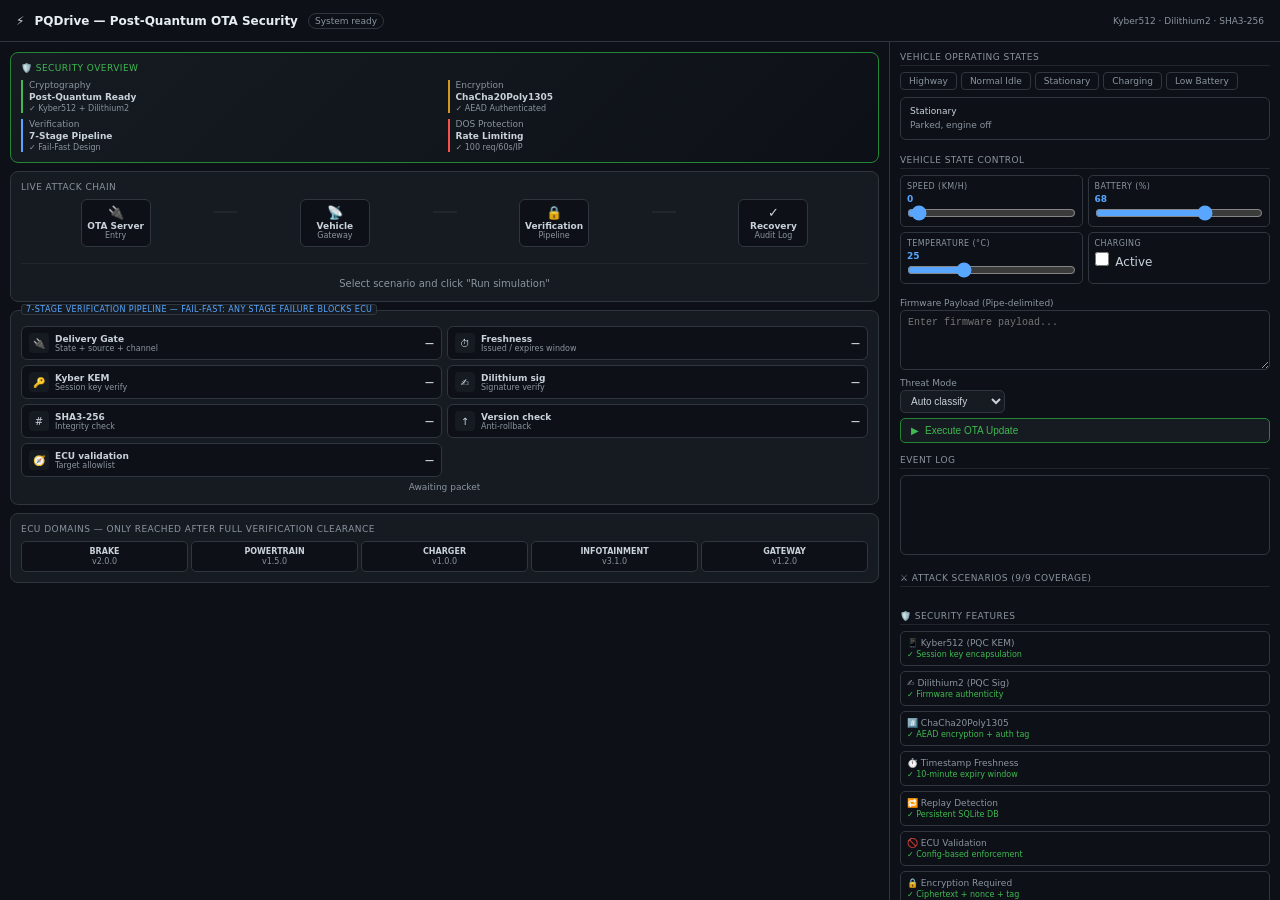
==== commit 3c9efe7d: "fix: correct powertrain charging gate and tamper mode" ====
--- a/dashboard/templates/index.html
+++ b/dashboard/templates/index.html
@@ -288,6 +288,15 @@
     <div class="field">
       <label>Firmware Payload (Pipe-delimited)</label>
       <textarea id="inp-payload" rows="4" placeholder="Enter firmware payload..."></textarea>
+    </div>
+    <div class="field">
+      <label>Threat Mode</label>
+      <select id="scenario-hint">
+        <option value="auto" selected>Auto classify</option>
+        <option value="rogue_charger">Rogue charger</option>
+        <option value="rollback">Rollback</option>
+        <option value="tamper">Payload tamper</option>
+      </select>
     </div>
     <div id="classification-panel" style="display:none;background:#0d1117;border:1px solid #30363d;border-radius:6px;padding:7px;margin-bottom:6px">
       <div style="font-size:8px;color:#8b949e;text-transform:uppercase;letter-spacing:.05em">Detected Scenario</div>
@@ -546,7 +555,12 @@
     const response = await fetch('/api/run-json-scenario', {
       method: 'POST',
       headers: { 'Content-Type': 'application/json' },
-      body: JSON.stringify({ scenario_name: "OTA Update", payload: payload, vehicle_state: vehicleState })
+      body: JSON.stringify({
+        scenario_name: "OTA Update",
+        payload: payload,
+        scenario_hint: document.getElementById('scenario-hint').value,
+        vehicle_state: vehicleState
+      })
     });
     const result = await response.json();
     renderClassification(result.classification);
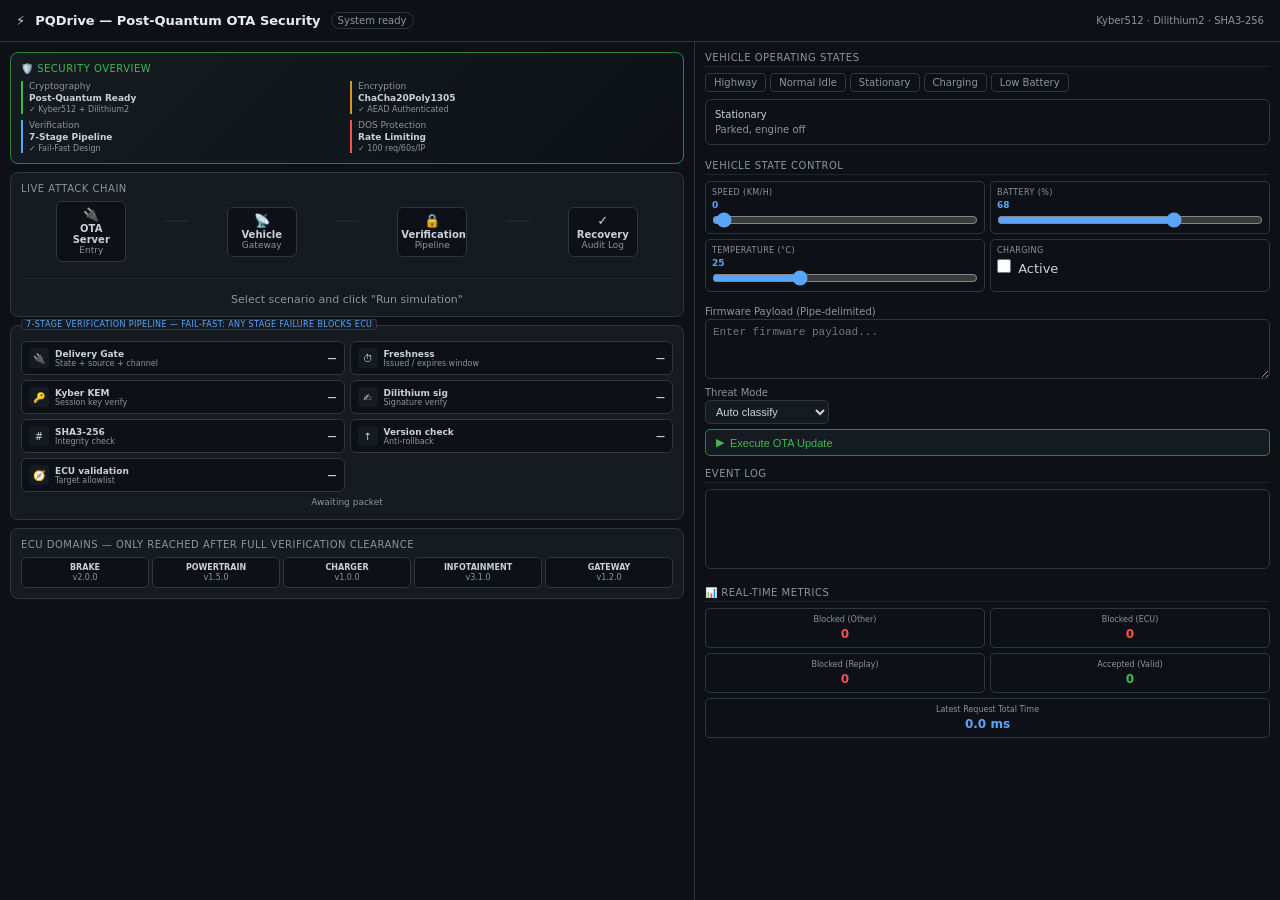
==== commit e753af0f: "Update HNDL flow, dashboard metrics UI, and refresh README" ====
--- a/dashboard/templates/index.html
+++ b/dashboard/templates/index.html
@@ -7,25 +7,25 @@
   <style>
     *{box-sizing:border-box;margin:0;padding:0}
     html{height:100%}
-    body{font-family:'Segoe UI',system-ui,sans-serif;background:#0d1117;color:#c9d1d9;font-size:12px;height:100%;display:flex;flex-direction:column;overflow-x:hidden}
+    body{font-family:'Segoe UI',system-ui,sans-serif;background:#0d1117;color:#c9d1d9;font-size:13px;height:100%;display:flex;flex-direction:column;overflow-x:hidden}
     .header{padding:8px 16px;border-bottom:1px solid #30363d;display:flex;align-items:center;gap:10px;flex-shrink:0;height:42px}
-    .header h1{font-size:12px;font-weight:600;color:#e6edf3}
-    .badge{font-size:9px;padding:2px 6px;border-radius:20px;border:1px solid #30363d;color:#8b949e}
-    .header-sub{font-size:9px;color:#8b949e;margin-left:auto}
-    .layout{display:grid;grid-template-columns:1fr 390px;gap:0;flex:1;overflow-y:auto;scrollbar-width:none;-ms-overflow-style:none}
+    .header h1{font-size:13px;font-weight:600;color:#e6edf3}
+    .badge{font-size:10px;padding:2px 6px;border-radius:20px;border:1px solid #30363d;color:#8b949e}
+    .header-sub{font-size:10px;color:#8b949e;margin-left:auto}
+    .layout{display:grid;grid-template-columns:1fr 585px;gap:0;flex:1;overflow-y:auto;scrollbar-width:none;-ms-overflow-style:none}
     .layout::-webkit-scrollbar{display:none}
     .left{padding:10px;border-right:1px solid #30363d;display:flex;flex-direction:column;gap:8px}
     .right{display:flex;flex-direction:column;background:#0d1117;padding:10px;gap:8px}
 
     .card{background:#161b22;border:1px solid #30363d;border-radius:8px;padding:10px;flex-shrink:0}
-    .card-title{font-size:9px;color:#8b949e;text-transform:uppercase;letter-spacing:.05em;margin-bottom:7px}
+    .card-title{font-size:10px;color:#8b949e;text-transform:uppercase;letter-spacing:.05em;margin-bottom:7px}
 
     .topo{display:flex;align-items:center;justify-content:space-between;gap:3px}
     .tnode{display:flex;flex-direction:column;align-items:center;flex:1}
     .nbox{width:70px;padding:6px 3px;border-radius:6px;border:1px solid #30363d;background:#0d1117;text-align:center;position:relative;transition:all .3s}
     .nicon{font-size:13px;line-height:1;margin-bottom:2px}
-    .nlabel{font-size:9px;font-weight:600;color:#c9d1d9}
-    .nsub{font-size:8px;color:#8b949e;margin-top:0px}
+    .nlabel{font-size:10px;font-weight:600;color:#c9d1d9}
+    .nsub{font-size:9px;color:#8b949e;margin-top:0px}
     .nbox.pass{border-color:#3fb950;background:rgba(63,185,80,.07)}
     .nbox.fail{border-color:#f85149;background:rgba(248,81,73,.07)}
     .nstatus{position:absolute;top:-7px;right:-7px;width:15px;height:15px;border-radius:50%;font-size:9px;display:flex;align-items:center;justify-content:center;border:2px solid #0d1117;font-weight:700}
@@ -36,7 +36,7 @@
     .pkt-row{position:relative;height:16px;margin-top:9px}
     .pkt-line{position:absolute;inset:7px 0 0;height:1px;background:#21262d}
     .pkt{position:absolute;width:10px;height:10px;border-radius:50%;top:3px;left:0;display:none;transition:left .55s cubic-bezier(.4,0,.2,1)}
-    .topo-msg{font-size:10px;color:#8b949e;text-align:center;margin-top:6px;min-height:13px}
+    .topo-msg{font-size:11px;color:#8b949e;text-align:center;margin-top:6px;min-height:13px}
 
     .sb-wrap{position:relative}
     .sb-tag{position:absolute;top:-7px;left:10px;background:#161b22;padding:0 4px;font-size:8px;color:#58a6ff;border:1px solid #30363d;border-radius:3px;text-transform:uppercase;letter-spacing:.05em}
@@ -72,30 +72,30 @@
     .ecu-ver{font-size:8px;color:#8b949e}
     .ecu-card.updated{border-color:#3fb950;background:rgba(63,185,80,.09)}
 
-    .section-title{font-size:9px;color:#8b949e;text-transform:uppercase;letter-spacing:.05em;margin-bottom:6px;padding-bottom:3px;border-bottom:1px solid #21262d}
-    select,input[type=text]{font-size:10px;padding:4px 6px;border-radius:5px;border:1px solid #30363d;background:#161b22;color:#c9d1d9}
-    textarea{font-size:10px;padding:5px 7px;border-radius:5px;border:1px solid #30363d;background:#0d1117;color:#c9d1d9;width:100%;resize:vertical;font-family:'Courier New',monospace;line-height:1.3;max-height:60px}
+    .section-title{font-size:10px;color:#8b949e;text-transform:uppercase;letter-spacing:.05em;margin-bottom:6px;padding-bottom:3px;border-bottom:1px solid #21262d}
+    select,input[type=text]{font-size:11px;padding:4px 6px;border-radius:5px;border:1px solid #30363d;background:#161b22;color:#c9d1d9}
+    textarea{font-size:11px;padding:5px 7px;border-radius:5px;border:1px solid #30363d;background:#0d1117;color:#c9d1d9;width:100%;resize:vertical;font-family:'Courier New',monospace;line-height:1.3;max-height:60px}
     .field{margin-bottom:5px}
-    .field label{font-size:9px;color:#8b949e;display:block;margin-bottom:2px}
-
-    .btn{padding:6px 10px;border-radius:5px;border:1px solid #30363d;background:#161b22;color:#c9d1d9;cursor:pointer;font-size:10px;font-weight:500;width:100%;display:flex;align-items:center;gap:6px;transition:all .2s;margin-bottom:4px}
+    .field label{font-size:10px;color:#8b949e;display:block;margin-bottom:2px}
+
+    .btn{padding:6px 10px;border-radius:5px;border:1px solid #30363d;background:#161b22;color:#c9d1d9;cursor:pointer;font-size:11px;font-weight:500;width:100%;display:flex;align-items:center;gap:6px;transition:all .2s;margin-bottom:4px}
     .btn:hover{border-color:#8b949e}
     .btn:disabled{opacity:.4;cursor:not-allowed}
     .btn.green{border-color:#238636;color:#3fb950}
     .btn.green:hover{background:rgba(63,185,80,.08)}
 
     .scenario-tabs{display:flex;gap:4px;margin-bottom:7px;flex-wrap:wrap}
-    .stab{font-size:9px;padding:3px 8px;border-radius:4px;border:1px solid #30363d;background:#0d1117;color:#8b949e;cursor:pointer;transition:all .2s;white-space:nowrap}
+    .stab{font-size:10px;padding:3px 8px;border-radius:4px;border:1px solid #30363d;background:#0d1117;color:#8b949e;cursor:pointer;transition:all .2s;white-space:nowrap}
     .stab:hover{border-color:#58a6ff;color:#58a6ff}
     .stab.active-legit{border-color:#3fb950;color:#3fb950;background:rgba(63,185,80,.08)}
     .stab.active-charger{border-color:#d29922;color:#d29922;background:rgba(210,153,34,.06)}
     .stab.active-attack{border-color:#f85149;color:#f85149;background:rgba(248,81,73,.06)}
 
-    .scenario-info{background:#0d1117;border:1px solid #30363d;border-radius:6px;padding:7px 9px;margin-bottom:7px;font-size:9px;color:#8b949e;line-height:1.5;display:none}
+    .scenario-info{background:#0d1117;border:1px solid #30363d;border-radius:6px;padding:7px 9px;margin-bottom:7px;font-size:10px;color:#8b949e;line-height:1.5;display:none}
     .scenario-info.show{display:block}
     .scenario-info strong{color:#c9d1d9;font-weight:500}
 
-    .log-box{background:#0d1117;border:1px solid #30363d;border-radius:6px;padding:6px;height:80px;overflow-y:auto;font-family:'Courier New',monospace;font-size:9px}
+    .log-box{background:#0d1117;border:1px solid #30363d;border-radius:6px;padding:6px;height:80px;overflow-y:auto;font-family:'Courier New',monospace;font-size:10px}
     .ll{padding:1px 0;border-bottom:1px solid #21262d;display:flex;gap:5px}
     .lts{color:#484f58;flex-shrink:0;font-size:8px}
     .li{color:#58a6ff}.ls{color:#3fb950}.lf{color:#f85149}.lw{color:#d29922}
@@ -295,7 +295,7 @@
         <option value="auto" selected>Auto classify</option>
         <option value="rogue_charger">Rogue charger</option>
         <option value="rollback">Rollback</option>
-        <option value="tamper">Payload tamper</option>
+        <option value="hndl">HNDL comparison</option>
       </select>
     </div>
     <div id="classification-panel" style="display:none;background:#0d1117;border:1px solid #30363d;border-radius:6px;padding:7px;margin-bottom:6px">
@@ -314,56 +314,12 @@
     <div class="log-box" id="log-box"></div>
   </div>
 
-  <div>
-    <div class="section-title" style="margin-top:10px">⚔️ Attack Scenarios (9/9 Coverage)</div>
-    <div id="attack-scenarios" style="display:grid;grid-template-columns:1fr 1fr;gap:4px;font-size:9px">
-      <!-- Populated by JavaScript -->
-    </div>
-  </div>
-
-  <div>
-    <div class="section-title" style="margin-top:10px">🛡️ Security Features</div>
-    <div style="display:flex;flex-direction:column;gap:5px">
-      <div style="background:#0d1117;border:1px solid #30363d;border-radius:5px;padding:6px">
-        <div style="font-size:9px;color:#8b949e">📱 Kyber512 (PQC KEM)</div>
-        <div style="font-size:8px;color:#3fb950;margin-top:2px">✓ Session key encapsulation</div>
-      </div>
-      <div style="background:#0d1117;border:1px solid #30363d;border-radius:5px;padding:6px">
-        <div style="font-size:9px;color:#8b949e">✍️ Dilithium2 (PQC Sig)</div>
-        <div style="font-size:8px;color:#3fb950;margin-top:2px">✓ Firmware authenticity</div>
-      </div>
-      <div style="background:#0d1117;border:1px solid #30363d;border-radius:5px;padding:6px">
-        <div style="font-size:9px;color:#8b949e">#️⃣ ChaCha20Poly1305</div>
-        <div style="font-size:8px;color:#3fb950;margin-top:2px">✓ AEAD encryption + auth tag</div>
-      </div>
-      <div style="background:#0d1117;border:1px solid #30363d;border-radius:5px;padding:6px">
-        <div style="font-size:9px;color:#8b949e">⏱️ Timestamp Freshness</div>
-        <div style="font-size:8px;color:#3fb950;margin-top:2px">✓ 10-minute expiry window</div>
-      </div>
-      <div style="background:#0d1117;border:1px solid #30363d;border-radius:5px;padding:6px">
-        <div style="font-size:9px;color:#8b949e">🔁 Replay Detection</div>
-        <div style="font-size:8px;color:#3fb950;margin-top:2px">✓ Persistent SQLite DB</div>
-      </div>
-      <div style="background:#0d1117;border:1px solid #30363d;border-radius:5px;padding:6px">
-        <div style="font-size:9px;color:#8b949e">🚫 ECU Validation</div>
-        <div style="font-size:8px;color:#3fb950;margin-top:2px">✓ Config-based enforcement</div>
-      </div>
-      <div style="background:#0d1117;border:1px solid #30363d;border-radius:5px;padding:6px">
-        <div style="font-size:9px;color:#8b949e">🔒 Encryption Required</div>
-        <div style="font-size:8px;color:#3fb950;margin-top:2px">✓ Ciphertext + nonce + tag</div>
-      </div>
-      <div style="background:#0d1117;border:1px solid #30363d;border-radius:5px;padding:6px">
-        <div style="font-size:9px;color:#8b949e">⚡ DOS Protection</div>
-        <div style="font-size:8px;color:#3fb950;margin-top:2px">✓ 100 req/60s per IP</div>
-      </div>
-    </div>
-  </div>
 
   <div>
     <div class="section-title" style="margin-top:10px">📊 Real-Time Metrics</div>
     <div id="security-metrics" style="display:grid;grid-template-columns:1fr 1fr;gap:5px;font-size:9px">
       <div style="background:#0d1117;border:1px solid #30363d;border-radius:5px;padding:6px;text-align:center">
-        <div style="color:#8b949e;font-size:8px">Blocked (Encryption)</div>
+        <div style="color:#8b949e;font-size:8px">Blocked (Other)</div>
         <div style="color:#f85149;font-weight:700;font-size:12px;margin-top:3px" id="metric-unsigned">0</div>
       </div>
       <div style="background:#0d1117;border:1px solid #30363d;border-radius:5px;padding:6px;text-align:center">
@@ -378,13 +334,10 @@
         <div style="color:#8b949e;font-size:8px">Accepted (Valid)</div>
         <div style="color:#3fb950;font-weight:700;font-size:12px;margin-top:3px" id="metric-accepted">0</div>
       </div>
-    </div>
-  </div>
-
-  <div>
-    <div class="section-title" style="margin-top:10px">📋 Audit Trail</div>
-    <div id="audit-log" style="background:#0d1117;border:1px solid #30363d;border-radius:6px;padding:6px;height:100px;overflow-y:auto;font-family:'Courier New',monospace;font-size:8px;color:#8b949e;line-height:1.4">
-      <div style="color:#58a6ff">Audit trail: JSONL + Dilithium-signed entries</div>
+      <div style="background:#0d1117;border:1px solid #30363d;border-radius:5px;padding:6px;text-align:center;grid-column:1 / -1">
+        <div style="color:#8b949e;font-size:8px">Latest Request Total Time</div>
+        <div style="color:#58a6ff;font-weight:700;font-size:12px;margin-top:3px" id="metric-latest-time">0 ms</div>
+      </div>
     </div>
   </div>
 
@@ -393,6 +346,43 @@
 
 <script>
 let running = false;
+const realtimeMetrics = {
+  blockedUnsigned: 0,
+  blockedEcu: 0,
+  blockedReplay: 0,
+  accepted: 0,
+  latestMs: 0,
+};
+
+function updateRealtimeMetrics() {
+  document.getElementById('metric-unsigned').textContent = realtimeMetrics.blockedUnsigned;
+  document.getElementById('metric-ecu').textContent = realtimeMetrics.blockedEcu;
+  document.getElementById('metric-replay').textContent = realtimeMetrics.blockedReplay;
+  document.getElementById('metric-accepted').textContent = realtimeMetrics.accepted;
+  document.getElementById('metric-latest-time').textContent = `${realtimeMetrics.latestMs.toFixed(1)} ms`;
+}
+
+function classifyMetricBucket(failedAt) {
+  const stage = String(failedAt || '').toLowerCase();
+  if (stage.includes('replay')) return 'replay';
+  if (stage.includes('ecu')) return 'ecu';
+  return 'unsigned';
+}
+
+function finalizeRunMetrics(accepted, failedAt, startedAt) {
+  realtimeMetrics.latestMs = performance.now() - startedAt;
+  if (accepted) {
+    realtimeMetrics.accepted += 1;
+  } else {
+    const bucket = classifyMetricBucket(failedAt);
+    if (bucket === 'replay') realtimeMetrics.blockedReplay += 1;
+    else if (bucket === 'ecu') realtimeMetrics.blockedEcu += 1;
+    else realtimeMetrics.blockedUnsigned += 1;
+  }
+  updateRealtimeMetrics();
+}
+
+updateRealtimeMetrics();
 
 const VEHICLE_STATES = {
   "Highway": { speed: 100, battery: 45, temp: 52, charging: false, desc: "Driving at 100 km/h" },
@@ -515,9 +505,10 @@
   const iocs = classification.iocs || [];
   const notes = classification.reasoning || [];
   const delivery = classification.delivery_context || {};
+  const threatClassification = (classification.threat_classification || 'UNKNOWN').toUpperCase();
 
   title.textContent = scenario;
-  meta.textContent = `Risk: ${risk} | Confidence: ${confidence} | Source: ${delivery.source || 'n/a'} | Channel: ${delivery.delivery_channel || 'n/a'}`;
+  meta.textContent = `Threat: ${threatClassification} | Risk: ${risk} | Confidence: ${confidence} | Source: ${delivery.source || 'n/a'} | Channel: ${delivery.delivery_channel || 'n/a'}`;
   reasoning.innerHTML = [
     notes.length ? `Reasoning: ${notes.join(' | ')}` : 'Reasoning: n/a',
     iocs.length ? `IoCs: ${iocs.join(', ')}` : 'IoCs: none',
@@ -527,6 +518,7 @@
 
 async function runOTAUpdate() {
   if(running) return;
+  const startedAt = performance.now();
   running = true;
   document.getElementById('btn-run').disabled = true;
   document.getElementById('sys-badge').textContent = 'Running...';
@@ -534,10 +526,12 @@
   log('Starting OTA Update process', 'i');
 
   const payload = document.getElementById('inp-payload').value.trim();
-  if(!payload) {
+  const scenarioHint = document.getElementById('scenario-hint').value;
+  if(scenarioHint !== 'hndl' && !payload) {
     document.getElementById('verdict').textContent = 'BLOCKED: No firmware payload';
     document.getElementById('sys-badge').textContent = 'Error';
     log('Error: No firmware payload provided', 'f');
+    finalizeRunMetrics(false, 'payload_missing', startedAt);
     running = false;
     document.getElementById('btn-run').disabled = false;
     return;
@@ -552,13 +546,59 @@
   };
 
   try {
+    if (scenarioHint === 'hndl') {
+      const response = await fetch('/api/hndl');
+      if (!response.ok) {
+        throw new Error(`HTTP ${response.status}`);
+      }
+
+      const result = await response.json();
+      const hndl = result.result || {};
+
+      renderClassification({
+        scenario: 'hndl_resistance',
+        confidence: 'high',
+        risk: 'LOW',
+        iocs: [],
+        reasoning: [hndl.verdict || 'Kyber remains quantum-safe; RSA does not.'],
+        delivery_context: { source: 'demo', delivery_channel: 'comparison', requires_charging_state: false },
+        threat_classification: 'HNDL_RESISTANCE',
+      });
+
+      document.getElementById('verdict').textContent = 'HNDL RESISTANCE VERIFIED';
+      document.getElementById('why').className = 'why show ok';
+      document.getElementById('why-word').textContent = 'verified';
+      document.getElementById('why-body').textContent = hndl.verdict || 'Kyber512 remains quantum-safe against harvest-now-decrypt-later attacks.';
+      document.getElementById('sys-badge').textContent = 'HNDL Verified';
+      document.getElementById('crypto-proof').className = 'crypto-proof show';
+      document.getElementById('cp-sig').textContent = `${hndl.classical?.algorithm || 'RSA-2048'}: ${hndl.classical?.ciphertext_size || 'n/a'} bytes`;
+      document.getElementById('cp-sk').textContent = `${hndl.post_quantum?.algorithm || 'Kyber512'}: ${hndl.post_quantum?.ciphertext_size || 'n/a'} bytes`;
+      document.getElementById('cp-hash').textContent = hndl.post_quantum?.quantum_safe ? 'Quantum-safe ✓' : 'Quantum-safe ✗';
+      document.querySelector('#resultName').textContent = 'HNDL Resistance';
+      document.querySelector('#resultStatus').textContent = 'VERIFIED';
+      document.querySelector('#resultStatus').parentElement.className = 'result-status accepted';
+      document.querySelector('#resultLatency').textContent = '0 ms';
+      document.querySelector('#resultDetails').innerHTML = [
+        formatDetailItem('Status', 'VERIFIED'),
+        formatDetailItem('RSA-2048', `${hndl.classical?.ciphertext_size || 'n/a'} bytes`),
+        formatDetailItem('Kyber512', `${hndl.post_quantum?.ciphertext_size || 'n/a'} bytes`),
+        formatDetailItem('Quantum Safe', hndl.post_quantum?.quantum_safe ? 'Yes' : 'No'),
+      ].join('');
+      document.querySelector('#runResult').classList.remove('hidden');
+      log('HNDL resistance comparison completed', 's');
+      finalizeRunMetrics(true, null, startedAt);
+      running = false;
+      document.getElementById('btn-run').disabled = false;
+      return;
+    }
+
     const response = await fetch('/api/run-json-scenario', {
       method: 'POST',
       headers: { 'Content-Type': 'application/json' },
       body: JSON.stringify({
         scenario_name: "OTA Update",
         payload: payload,
-        scenario_hint: document.getElementById('scenario-hint').value,
+        scenario_hint: scenarioHint,
         vehicle_state: vehicleState
       })
     });
@@ -574,6 +614,7 @@
       document.getElementById('why').className = 'why show';
       document.getElementById('why-body').textContent = result.reason || 'Vehicle conditions not suitable for update';
       document.getElementById('sys-badge').textContent = 'Blocked (Gate)';
+      finalizeRunMetrics(false, result.failed_at || 'delivery_gate', startedAt);
       running = false;
       document.getElementById('btn-run').disabled = false;
       return;
@@ -588,6 +629,7 @@
       document.getElementById('why').className = 'why show';
       document.getElementById('why-body').textContent = result.reason || 'Timestamp freshness check failed.';
       document.getElementById('sys-badge').textContent = 'Blocked (Freshness)';
+      finalizeRunMetrics(false, result.failed_at || 'freshness', startedAt);
       running = false;
       document.getElementById('btn-run').disabled = false;
       return;
@@ -602,6 +644,7 @@
       document.getElementById('why').className = 'why show';
       document.getElementById('why-body').textContent = result.reason || 'Kyber encapsulation invalid.';
       document.getElementById('sys-badge').textContent = result.failed_at === 'source' ? 'Blocked (Source)' : 'Blocked (Kyber)';
+      finalizeRunMetrics(false, result.failed_at || 'kyber', startedAt);
       running = false;
       document.getElementById('btn-run').disabled = false;
       return;
@@ -616,6 +659,7 @@
       document.getElementById('why').className = 'why show';
       document.getElementById('why-body').textContent = result.reason || 'Signature verification failed. Not from OEM server.';
       document.getElementById('sys-badge').textContent = 'Blocked (Signature)';
+      finalizeRunMetrics(false, result.failed_at || 'dilithium', startedAt);
       running = false;
       document.getElementById('btn-run').disabled = false;
       return;
@@ -630,6 +674,7 @@
       document.getElementById('why').className = 'why show';
       document.getElementById('why-body').textContent = result.reason || 'Payload hash does not match. Bit-flip detected.';
       document.getElementById('sys-badge').textContent = 'Blocked (Integrity)';
+      finalizeRunMetrics(false, result.failed_at || 'hash', startedAt);
       running = false;
       document.getElementById('btn-run').disabled = false;
       return;
@@ -644,6 +689,7 @@
       document.getElementById('why').className = 'why show';
       document.getElementById('why-body').textContent = result.reason || 'Version must always increase. Downgrade blocked.';
       document.getElementById('sys-badge').textContent = 'Blocked (Version)';
+      finalizeRunMetrics(false, result.failed_at || 'version', startedAt);
       running = false;
       document.getElementById('btn-run').disabled = false;
       return;
@@ -658,6 +704,7 @@
       document.getElementById('why').className = 'why show';
       document.getElementById('why-body').textContent = result.reason || 'Invalid ECU target.';
       document.getElementById('sys-badge').textContent = 'Blocked (ECU)';
+      finalizeRunMetrics(false, result.failed_at || 'ecu_validation', startedAt);
       running = false;
       document.getElementById('btn-run').disabled = false;
       return;
@@ -691,70 +738,16 @@
       document.getElementById('cp-sk').textContent = 'Established ✓';
       document.getElementById('cp-hash').textContent = 'Matched ✓';
     }
+    finalizeRunMetrics(true, null, startedAt);
   } catch(err) {
     log('Error: ' + err.message, 'f');
     document.getElementById('sys-badge').textContent = 'Error';
+    finalizeRunMetrics(false, 'error', startedAt);
   }
 
   running = false;
   document.getElementById('btn-run').disabled = false;
 }
-
-// Attack scenarios data and visualization
-const ATTACK_SCENARIOS = [
-  { name: 'Valid Firmware', icon: '✓', desc: 'Happy path', category: 'baseline' },
-  { name: 'Bit-Flip', icon: '🔀', desc: 'AEAD fails', category: 'crypto' },
-  { name: 'Signature Tamper', icon: '✍️', desc: 'Dilithium fails', category: 'crypto' },
-  { name: 'Version Downgrade', icon: '↓', desc: 'Rollback blocked', category: 'policy' },
-  { name: 'Expired Package', icon: '⏰', desc: 'Freshness fails', category: 'time' },
-  { name: 'Future-Dated', icon: '🔮', desc: 'Clock skew', category: 'time' },
-  { name: 'Unsigned Firmware', icon: '🔓', desc: 'Encryption fails', category: 'enc' },
-  { name: 'Wrong ECU Target', icon: '🚫', desc: 'ECU validation', category: 'policy' },
-  { name: 'Replay Attack', icon: '🔁', desc: 'Persistent DB', category: 'replay' }
-];
-
-async function loadAttackScenarios() {
-  try {
-    const response = await fetch('/api/scenarios');
-    const data = await response.json();
-    const results = data.scenarios || [];
-    
-    const container = document.getElementById('attack-scenarios');
-    container.innerHTML = '';
-    
-    ATTACK_SCENARIOS.forEach((scenario, idx) => {
-      const result = results[idx];
-      const passed = result?.accepted === true;
-      
-      const card = document.createElement('div');
-      card.style.cssText = `
-        background:#0d1117;
-        border:1px solid ${passed ? '#3fb950' : '#f85149'};
-        border-radius:5px;
-        padding:6px;
-        cursor:pointer;
-        transition:all 0.3s;
-      `;
-      
-      card.innerHTML = `
-        <div style="font-size:8px;color:#8b949e">${scenario.category.toUpperCase()}</div>
-        <div style="font-weight:700;color:${passed ? '#3fb950' : '#f85149'};margin:2px 0">${scenario.icon} ${scenario.name}</div>
-        <div style="font-size:8px;color:#8b949e">${scenario.desc}</div>
-        <div style="font-size:7px;color:#58a6ff;margin-top:3px">${passed ? '✓ BLOCKED/ACCEPTED' : '✗ FAILED'}</div>
-      `;
-      
-      container.appendChild(card);
-    });
-  } catch(err) {
-    console.error('Error loading scenarios:', err);
-  }
-}
-
-// Load scenarios on page load
-document.addEventListener('DOMContentLoaded', loadAttackScenarios);
-
-// Refresh scenarios every 5 seconds
-setInterval(loadAttackScenarios, 5000);
 
 applyVehicleState('Stationary');
 </script>
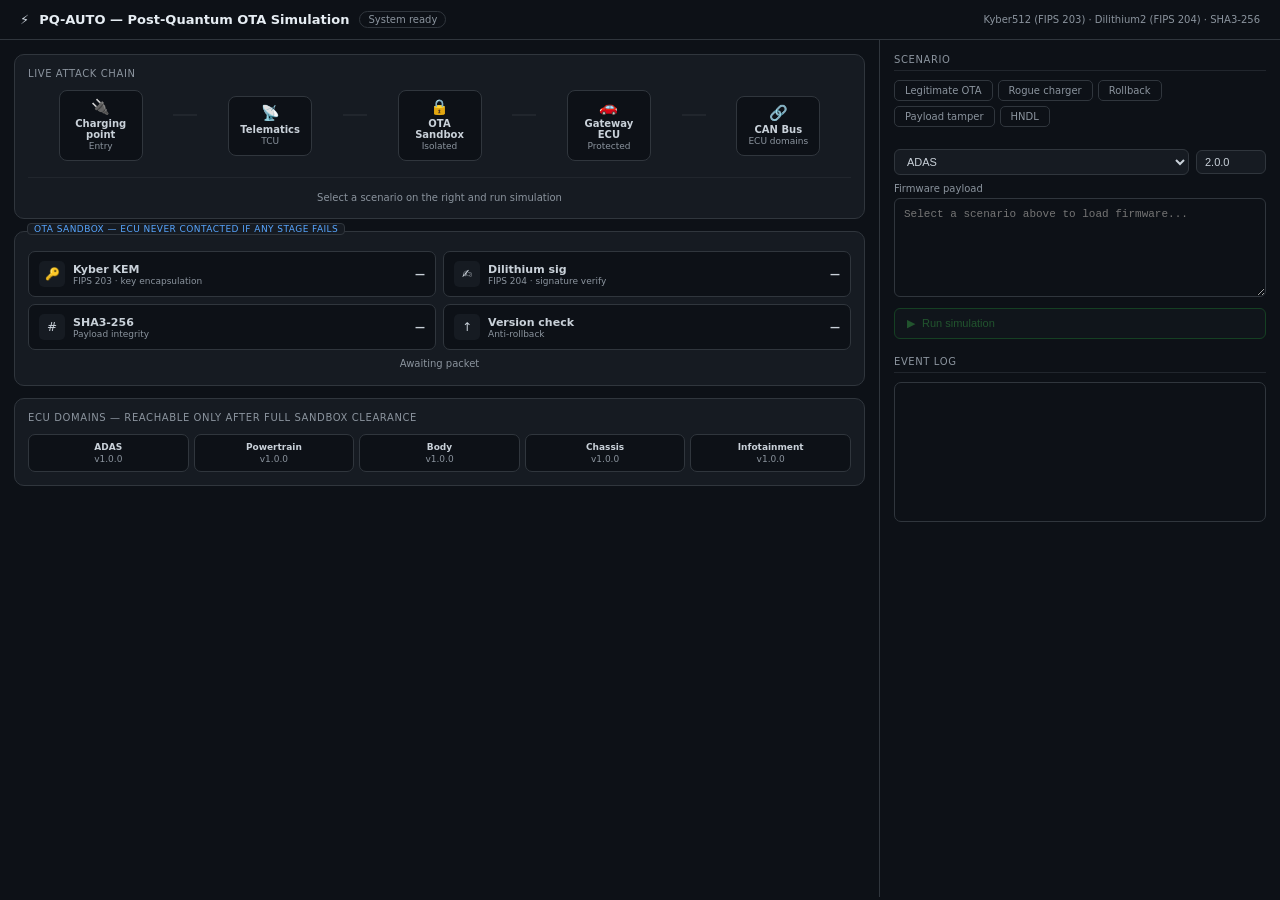
==== commit 4e72a766: "feat: upload latest 6-stage fail-fast post-quantum OTA verification pipeline for IEEE paper submissi" ====
--- a/dashboard/templates/index.html
+++ b/dashboard/templates/index.html
@@ -3,193 +3,171 @@
 <head>
   <meta charset="UTF-8"/>
   <meta name="viewport" content="width=device-width, initial-scale=1.0"/>
-  <title>PQDrive — Post-Quantum OTA Security</title>
+  <title>PQ-AUTO</title>
   <style>
     *{box-sizing:border-box;margin:0;padding:0}
-    html{height:100%}
-    body{font-family:'Segoe UI',system-ui,sans-serif;background:#0d1117;color:#c9d1d9;font-size:13px;height:100%;display:flex;flex-direction:column;overflow-x:hidden}
-    .header{padding:8px 16px;border-bottom:1px solid #30363d;display:flex;align-items:center;gap:10px;flex-shrink:0;height:42px}
+    body{font-family:'Segoe UI',system-ui,sans-serif;background:#0d1117;color:#c9d1d9;font-size:13px}
+    .header{padding:11px 20px;border-bottom:1px solid #30363d;display:flex;align-items:center;gap:10px}
     .header h1{font-size:13px;font-weight:600;color:#e6edf3}
-    .badge{font-size:10px;padding:2px 6px;border-radius:20px;border:1px solid #30363d;color:#8b949e}
+    .badge{font-size:10px;padding:2px 8px;border-radius:20px;border:1px solid #30363d;color:#8b949e}
     .header-sub{font-size:10px;color:#8b949e;margin-left:auto}
-    .layout{display:grid;grid-template-columns:1fr 585px;gap:0;flex:1;overflow-y:auto;scrollbar-width:none;-ms-overflow-style:none}
-    .layout::-webkit-scrollbar{display:none}
-    .left{padding:10px;border-right:1px solid #30363d;display:flex;flex-direction:column;gap:8px}
-    .right{display:flex;flex-direction:column;background:#0d1117;padding:10px;gap:8px}
-
-    .card{background:#161b22;border:1px solid #30363d;border-radius:8px;padding:10px;flex-shrink:0}
-    .card-title{font-size:10px;color:#8b949e;text-transform:uppercase;letter-spacing:.05em;margin-bottom:7px}
-
-    .topo{display:flex;align-items:center;justify-content:space-between;gap:3px}
+    .layout{display:grid;grid-template-columns:1fr 400px;height:calc(100vh - 43px)}
+    .left{padding:14px;overflow-y:auto;border-right:1px solid #30363d;display:flex;flex-direction:column;gap:12px}
+    .right{display:flex;flex-direction:column;overflow-y:auto;background:#0d1117;padding:14px;gap:12px}
+
+    .card{background:#161b22;border:1px solid #30363d;border-radius:10px;padding:13px}
+    .card-title{font-size:10px;color:#8b949e;text-transform:uppercase;letter-spacing:.06em;margin-bottom:11px}
+
+    .topo{display:flex;align-items:center;justify-content:space-between}
     .tnode{display:flex;flex-direction:column;align-items:center;flex:1}
-    .nbox{width:70px;padding:6px 3px;border-radius:6px;border:1px solid #30363d;background:#0d1117;text-align:center;position:relative;transition:all .3s}
-    .nicon{font-size:13px;line-height:1;margin-bottom:2px}
+    .nbox{width:84px;padding:9px 5px;border-radius:8px;border:1px solid #30363d;background:#0d1117;text-align:center;position:relative;transition:all .3s}
+    .nicon{font-size:15px;line-height:1;margin-bottom:3px}
     .nlabel{font-size:10px;font-weight:600;color:#c9d1d9}
-    .nsub{font-size:9px;color:#8b949e;margin-top:0px}
+    .nsub{font-size:9px;color:#8b949e;margin-top:1px}
+    .nbox.active{border-color:#58a6ff;box-shadow:0 0 0 2px rgba(88,166,255,.15)}
     .nbox.pass{border-color:#3fb950;background:rgba(63,185,80,.07)}
     .nbox.fail{border-color:#f85149;background:rgba(248,81,73,.07)}
+    .nbox.warn{border-color:#d29922;background:rgba(210,153,34,.07)}
     .nstatus{position:absolute;top:-7px;right:-7px;width:15px;height:15px;border-radius:50%;font-size:9px;display:flex;align-items:center;justify-content:center;border:2px solid #0d1117;font-weight:700}
     .nstatus.pass{background:#3fb950;color:#000}
     .nstatus.fail{background:#f85149;color:#fff}
+    .nstatus.warn{background:#d29922;color:#000}
     .conn{flex:1;max-width:24px;height:2px;background:#21262d;margin-top:-22px;transition:background .4s}
-    .conn.pass{background:#3fb950}.conn.fail{background:#f85149}
+    .conn.active{background:#58a6ff}.conn.pass{background:#3fb950}.conn.fail{background:#f85149}
     .pkt-row{position:relative;height:16px;margin-top:9px}
     .pkt-line{position:absolute;inset:7px 0 0;height:1px;background:#21262d}
     .pkt{position:absolute;width:10px;height:10px;border-radius:50%;top:3px;left:0;display:none;transition:left .55s cubic-bezier(.4,0,.2,1)}
-    .topo-msg{font-size:11px;color:#8b949e;text-align:center;margin-top:6px;min-height:13px}
+    .topo-msg{font-size:10px;color:#8b949e;text-align:center;margin-top:6px;min-height:13px}
 
     .sb-wrap{position:relative}
-    .sb-tag{position:absolute;top:-7px;left:10px;background:#161b22;padding:0 4px;font-size:8px;color:#58a6ff;border:1px solid #30363d;border-radius:3px;text-transform:uppercase;letter-spacing:.05em}
-    .stages{display:grid;grid-template-columns:1fr 1fr;gap:5px;margin-top:5px}
-    .stage{background:#0d1117;border:1px solid #30363d;border-radius:6px;padding:6px 7px;display:flex;align-items:center;gap:6px;transition:all .3s;font-size:11px}
-    .sico{width:20px;height:20px;border-radius:4px;display:flex;align-items:center;justify-content:center;font-size:10px;flex-shrink:0;background:#161b22;transition:background .3s}
+    .sb-tag{position:absolute;top:-9px;left:12px;background:#161b22;padding:0 6px;font-size:9px;color:#58a6ff;border:1px solid #30363d;border-radius:4px;text-transform:uppercase;letter-spacing:.05em}
+    .stages{display:grid;grid-template-columns:1fr 1fr;gap:7px;margin-top:6px}
+    .stage{background:#0d1117;border:1px solid #30363d;border-radius:7px;padding:9px 10px;display:flex;align-items:center;gap:8px;transition:all .3s}
+    .stage.active{border-color:#d29922;background:rgba(210,153,34,.05)}
+    .stage.pass{border-color:#3fb950;background:rgba(63,185,80,.05)}
+    .stage.fail{border-color:#f85149;background:rgba(248,81,73,.05)}
+    .sico{width:26px;height:26px;border-radius:5px;display:flex;align-items:center;justify-content:center;font-size:12px;flex-shrink:0;background:#161b22;transition:background .3s}
     .stage.active .sico{background:rgba(210,153,34,.2)}
     .stage.pass .sico{background:rgba(63,185,80,.2)}
     .stage.fail .sico{background:rgba(248,81,73,.2)}
-    .sname{font-size:9px;font-weight:600;color:#c9d1d9}
-    .salg{font-size:8px;color:#8b949e}
-    .sres{margin-left:auto;font-size:9px;font-weight:700;min-width:30px;text-align:right}
+    .sname{font-size:11px;font-weight:600;color:#c9d1d9}
+    .salg{font-size:9px;color:#8b949e}
+    .sres{margin-left:auto;font-size:10px;font-weight:700;min-width:36px;text-align:right}
     .stage.pass .sres{color:#3fb950}.stage.fail .sres{color:#f85149}.stage.active .sres{color:#d29922}
-    .verdict{margin-top:5px;font-size:9px;color:#8b949e;text-align:center;min-height:12px}
-
-    .crypto-proof{background:#0d1117;border:1px solid #30363d;border-radius:6px;padding:7px 9px;margin-top:5px;display:none;font-size:9px}
+    .verdict{margin-top:8px;font-size:10px;color:#8b949e;text-align:center;min-height:14px}
+
+    .crypto-proof{background:#0d1117;border:1px solid #30363d;border-radius:7px;padding:10px 12px;margin-top:8px;display:none}
     .crypto-proof.show{display:block}
-    .cp-title{font-size:8px;color:#8b949e;text-transform:uppercase;letter-spacing:.05em;margin-bottom:5px}
-    .cp-row{display:flex;gap:6px;margin-bottom:4px;align-items:flex-start}
-    .cp-label{font-size:8px;color:#8b949e;width:95px;flex-shrink:0;padding-top:0px;line-height:1.3}
-    .cp-val{font-family:'Courier New',monospace;font-size:8px;word-break:break-all;flex:1;line-height:1.4;color:#58a6ff}
-    .cp-divider{border:none;border-top:1px solid #21262d;margin:4px 0}
-
-    .why{background:#0d1117;border-radius:0 6px 6px 0;padding:7px 9px;margin-top:5px;display:none;border-left:2px solid #f85149;font-size:9px}
+    .cp-title{font-size:9px;color:#8b949e;text-transform:uppercase;letter-spacing:.05em;margin-bottom:8px}
+    .cp-row{display:flex;gap:8px;margin-bottom:6px;align-items:flex-start}
+    .cp-label{font-size:9px;color:#8b949e;width:110px;flex-shrink:0;padding-top:1px;line-height:1.4}
+    .cp-val{font-family:'Courier New',monospace;font-size:9px;word-break:break-all;flex:1;line-height:1.5}
+    .cp-val.green{color:#3fb950}.cp-val.red{color:#f85149}.cp-val.blue{color:#58a6ff}.cp-val.yellow{color:#d29922}
+    .cp-divider{border:none;border-top:1px solid #21262d;margin:6px 0}
+
+    .hndl-grid{display:none;grid-template-columns:1fr 1fr 1fr;gap:6px;margin-top:8px}
+    .hndl-grid.show{display:grid}
+    .hkey{background:#0d1117;border:1px solid #30363d;border-radius:6px;padding:8px}
+    .hkey-label{font-size:9px;color:#8b949e;margin-bottom:4px}
+    .hkey-val{font-family:'Courier New',monospace;font-size:9px;word-break:break-all;line-height:1.4}
+    .hkey-verdict{font-size:9px;font-weight:700;margin-top:5px}
+
+    .why{background:#0d1117;border-radius:0 7px 7px 0;padding:9px 12px;margin-top:8px;display:none;border-left:2px solid #f85149}
     .why.show{display:block}
     .why.ok{border-left-color:#3fb950}
-    .why-title{font-size:8px;color:#8b949e;text-transform:uppercase;margin-bottom:3px}
-    .why-body{font-size:9px;color:#c9d1d9;line-height:1.5}
-
-    .ecu-grid{display:grid;grid-template-columns:repeat(5,1fr);gap:3px}
-    .ecu-card{background:#0d1117;border:1px solid #30363d;border-radius:5px;padding:5px 2px;text-align:center;transition:all .4s}
-    .ecu-name{font-size:8px;font-weight:600;color:#c9d1d9;margin-bottom:1px}
-    .ecu-ver{font-size:8px;color:#8b949e}
+    .why-title{font-size:9px;color:#8b949e;text-transform:uppercase;margin-bottom:4px}
+    .why-body{font-size:11px;color:#c9d1d9;line-height:1.6}
+    .why-prim{font-size:10px;color:#58a6ff;margin-top:5px}
+
+    .ecu-grid{display:grid;grid-template-columns:repeat(5,1fr);gap:5px}
+    .ecu-card{background:#0d1117;border:1px solid #30363d;border-radius:7px;padding:7px 4px;text-align:center;transition:all .4s}
+    .ecu-name{font-size:9px;font-weight:600;color:#c9d1d9;margin-bottom:2px}
+    .ecu-ver{font-size:9px;color:#8b949e}
     .ecu-card.updated{border-color:#3fb950;background:rgba(63,185,80,.09)}
-
-    .section-title{font-size:10px;color:#8b949e;text-transform:uppercase;letter-spacing:.05em;margin-bottom:6px;padding-bottom:3px;border-bottom:1px solid #21262d}
-    select,input[type=text]{font-size:11px;padding:4px 6px;border-radius:5px;border:1px solid #30363d;background:#161b22;color:#c9d1d9}
-    textarea{font-size:11px;padding:5px 7px;border-radius:5px;border:1px solid #30363d;background:#0d1117;color:#c9d1d9;width:100%;resize:vertical;font-family:'Courier New',monospace;line-height:1.3;max-height:60px}
-    .field{margin-bottom:5px}
-    .field label{font-size:10px;color:#8b949e;display:block;margin-bottom:2px}
-
-    .btn{padding:6px 10px;border-radius:5px;border:1px solid #30363d;background:#161b22;color:#c9d1d9;cursor:pointer;font-size:11px;font-weight:500;width:100%;display:flex;align-items:center;gap:6px;transition:all .2s;margin-bottom:4px}
+    .ecu-card.flash{border-color:#58a6ff;background:rgba(88,166,255,.14)}
+
+    .section-title{font-size:10px;color:#8b949e;text-transform:uppercase;letter-spacing:.06em;margin-bottom:9px;padding-bottom:5px;border-bottom:1px solid #21262d}
+    select,input[type=text]{font-size:11px;padding:5px 8px;border-radius:6px;border:1px solid #30363d;background:#161b22;color:#c9d1d9}
+    textarea{font-size:11px;padding:7px 9px;border-radius:6px;border:1px solid #30363d;background:#0d1117;color:#c9d1d9;width:100%;resize:vertical;font-family:'Courier New',monospace;line-height:1.5}
+    .row{display:flex;gap:7px;margin-bottom:8px;align-items:center}
+    .row select{flex:1}.row input{width:70px;flex-shrink:0}
+    .field{margin-bottom:8px}
+    .field label{font-size:10px;color:#8b949e;display:block;margin-bottom:4px}
+
+    .btn{padding:8px 12px;border-radius:6px;border:1px solid #30363d;background:#161b22;color:#c9d1d9;cursor:pointer;font-size:11px;font-weight:500;width:100%;display:flex;align-items:center;gap:7px;transition:all .2s;margin-bottom:5px}
     .btn:hover{border-color:#8b949e}
     .btn:disabled{opacity:.4;cursor:not-allowed}
     .btn.green{border-color:#238636;color:#3fb950}
     .btn.green:hover{background:rgba(63,185,80,.08)}
-
-    .scenario-tabs{display:flex;gap:4px;margin-bottom:7px;flex-wrap:wrap}
-    .stab{font-size:10px;padding:3px 8px;border-radius:4px;border:1px solid #30363d;background:#0d1117;color:#8b949e;cursor:pointer;transition:all .2s;white-space:nowrap}
+    .btn.red{border-color:#6e1d1d;color:#f85149}
+    .btn.red:hover{background:rgba(248,81,73,.06)}
+    .btn.yellow{border-color:#5a4000;color:#d29922}
+    .btn.yellow:hover{background:rgba(210,153,34,.06)}
+
+    .scenario-tabs{display:flex;gap:5px;margin-bottom:10px;flex-wrap:wrap}
+    .stab{font-size:10px;padding:4px 10px;border-radius:5px;border:1px solid #30363d;background:#0d1117;color:#8b949e;cursor:pointer;transition:all .2s;white-space:nowrap}
     .stab:hover{border-color:#58a6ff;color:#58a6ff}
     .stab.active-legit{border-color:#3fb950;color:#3fb950;background:rgba(63,185,80,.08)}
-    .stab.active-charger{border-color:#d29922;color:#d29922;background:rgba(210,153,34,.06)}
     .stab.active-attack{border-color:#f85149;color:#f85149;background:rgba(248,81,73,.06)}
-
-    .scenario-info{background:#0d1117;border:1px solid #30363d;border-radius:6px;padding:7px 9px;margin-bottom:7px;font-size:10px;color:#8b949e;line-height:1.5;display:none}
+    .stab.active-yellow{border-color:#d29922;color:#d29922;background:rgba(210,153,34,.06)}
+
+    .scenario-info{background:#0d1117;border:1px solid #30363d;border-radius:7px;padding:9px 12px;margin-bottom:10px;font-size:10px;color:#8b949e;line-height:1.6;display:none}
     .scenario-info.show{display:block}
     .scenario-info strong{color:#c9d1d9;font-weight:500}
 
-    .log-box{background:#0d1117;border:1px solid #30363d;border-radius:6px;padding:6px;height:80px;overflow-y:auto;font-family:'Courier New',monospace;font-size:10px}
-    .ll{padding:1px 0;border-bottom:1px solid #21262d;display:flex;gap:5px}
-    .lts{color:#484f58;flex-shrink:0;font-size:8px}
-    .li{color:#58a6ff}.ls{color:#3fb950}.lf{color:#f85149}.lw{color:#d29922}
+    .log-box{background:#0d1117;border:1px solid #30363d;border-radius:7px;padding:8px;height:140px;overflow-y:auto;font-family:'Courier New',monospace;font-size:10px}
+    .ll{padding:2px 0;border-bottom:1px solid #21262d;display:flex;gap:7px}
+    .lts{color:#484f58;flex-shrink:0}
+    .li{color:#58a6ff}.ls{color:#3fb950}.lf{color:#f85149}.lw{color:#d29922}.lm{color:#8b949e}
 
     @keyframes spin{to{transform:rotate(360deg)}}
-    .spin{display:inline-block;width:7px;height:7px;border:1.2px solid #30363d;border-top-color:#58a6ff;border-radius:50%;animation:spin .7s linear infinite;vertical-align:middle;margin-right:2px}
-
-    .ctrl-grid{display:grid;grid-template-columns:1fr 1fr;gap:5px;margin-bottom:6px}
-    .ctrl-item{background:#0d1117;border:1px solid #30363d;border-radius:5px;padding:6px}
-    .ctrl-label{font-size:8px;color:#8b949e;margin-bottom:3px;display:block;text-transform:uppercase;letter-spacing:.05em}
-    .ctrl-value{font-size:9px;font-weight:600;color:#58a6ff;margin-bottom:2px}
-    .ctrl-input{width:100%;padding:3px;border:1px solid #30363d;border-radius:3px;background:#161b22;color:#c9d1d9;font-size:9px}
-    input[type=range]{width:100%;cursor:pointer;accent-color:#58a6ff;height:4px}
-    input[type=checkbox]{cursor:pointer;margin-right:3px;width:14px;height:14px}
+    .spin{display:inline-block;width:9px;height:9px;border:1.5px solid #30363d;border-top-color:#58a6ff;border-radius:50%;animation:spin .7s linear infinite;vertical-align:middle;margin-right:3px}
   </style>
 </head>
 <body>
 <div class="header">
   <span>⚡</span>
-  <h1>PQDrive — Post-Quantum OTA Security</h1>
+  <h1>PQ-AUTO — Post-Quantum OTA Simulation</h1>
   <span class="badge" id="sys-badge">System ready</span>
-  <span class="header-sub">Kyber512 · Dilithium2 · SHA3-256</span>
+  <span class="header-sub">Kyber512 (FIPS 203) · Dilithium2 (FIPS 204) · SHA3-256</span>
 </div>
 
 <div class="layout">
 <div class="left">
-
-  <div class="card" style="background:linear-gradient(135deg, #161b22 0%, #0d1117 100%);border:1px solid #238636">
-    <div class="card-title" style="color:#3fb950">🛡️ SECURITY OVERVIEW</div>
-    <div style="display:grid;grid-template-columns:1fr 1fr;gap:6px;font-size:9px">
-      <div style="border-left:2px solid #3fb950;padding-left:6px">
-        <div style="color:#8b949e">Cryptography</div>
-        <div style="color:#c9d1d9;font-weight:700;margin-top:2px">Post-Quantum Ready</div>
-        <div style="font-size:8px;color:#8b949e;margin-top:2px">✓ Kyber512 + Dilithium2</div>
-      </div>
-      <div style="border-left:2px solid #d29922;padding-left:6px">
-        <div style="color:#8b949e">Encryption</div>
-        <div style="color:#c9d1d9;font-weight:700;margin-top:2px">ChaCha20Poly1305</div>
-        <div style="font-size:8px;color:#8b949e;margin-top:2px">✓ AEAD Authenticated</div>
-      </div>
-      <div style="border-left:2px solid #58a6ff;padding-left:6px">
-        <div style="color:#8b949e">Verification</div>
-        <div style="color:#c9d1d9;font-weight:700;margin-top:2px">7-Stage Pipeline</div>
-        <div style="font-size:8px;color:#8b949e;margin-top:2px">✓ Fail-Fast Design</div>
-      </div>
-      <div style="border-left:2px solid #f85149;padding-left:6px">
-        <div style="color:#8b949e">DOS Protection</div>
-        <div style="color:#c9d1d9;font-weight:700;margin-top:2px">Rate Limiting</div>
-        <div style="font-size:8px;color:#8b949e;margin-top:2px">✓ 100 req/60s/IP</div>
-      </div>
-    </div>
-  </div>
 
   <div class="card">
     <div class="card-title">Live attack chain</div>
     <div class="topo">
-      <div class="tnode"><div class="nbox" id="n-charger"><div class="nicon">🔌</div><div class="nlabel">OTA Server</div><div class="nsub">Entry</div></div></div>
+      <div class="tnode"><div class="nbox" id="n-charger"><div class="nicon">🔌</div><div class="nlabel">Charging point</div><div class="nsub">Entry</div></div></div>
       <div class="conn" id="c0"></div>
-      <div class="tnode"><div class="nbox" id="n-tcu"><div class="nicon">📡</div><div class="nlabel">Vehicle</div><div class="nsub">Gateway</div></div></div>
+      <div class="tnode"><div class="nbox" id="n-tcu"><div class="nicon">📡</div><div class="nlabel">Telematics</div><div class="nsub">TCU</div></div></div>
       <div class="conn" id="c1"></div>
-      <div class="tnode"><div class="nbox" id="n-sandbox"><div class="nicon">🔒</div><div class="nlabel">Verification</div><div class="nsub">Pipeline</div></div></div>
+      <div class="tnode"><div class="nbox" id="n-sandbox"><div class="nicon">🔒</div><div class="nlabel">OTA Sandbox</div><div class="nsub">Isolated</div></div></div>
       <div class="conn" id="c2"></div>
-      <div class="tnode"><div class="nbox" id="n-gateway"><div class="nicon">✓</div><div class="nlabel">Recovery</div><div class="nsub">Audit Log</div></div></div>
+      <div class="tnode"><div class="nbox" id="n-gateway"><div class="nicon">🚗</div><div class="nlabel">Gateway ECU</div><div class="nsub">Protected</div></div></div>
+      <div class="conn" id="c3"></div>
+      <div class="tnode"><div class="nbox" id="n-can"><div class="nicon">🔗</div><div class="nlabel">CAN Bus</div><div class="nsub">ECU domains</div></div></div>
     </div>
     <div class="pkt-row"><div class="pkt-line"></div><div class="pkt" id="pkt"></div></div>
-    <div class="topo-msg" id="topo-msg">Select scenario and click "Run simulation"</div>
+    <div class="topo-msg" id="topo-msg">Select a scenario on the right and run simulation</div>
   </div>
 
   <div class="card sb-wrap">
-    <div class="sb-tag">7-Stage Verification Pipeline — Fail-fast: any stage failure blocks ECU</div>
+    <div class="sb-tag">OTA Sandbox — ECU never contacted if any stage fails</div>
     <div class="stages">
-      <div class="stage" id="st-delivery-gate">
-        <div class="sico">🔌</div>
-        <div><div class="sname">Delivery Gate</div><div class="salg">State + source + channel</div></div>
-        <div class="sres" id="r-delivery-gate">—</div>
-      </div>
-      <div class="stage" id="st-freshness">
-        <div class="sico">⏱</div>
-        <div><div class="sname">Freshness</div><div class="salg">Issued / expires window</div></div>
-        <div class="sres" id="r-freshness">—</div>
-      </div>
       <div class="stage" id="st-kyber">
         <div class="sico">🔑</div>
-        <div><div class="sname">Kyber KEM</div><div class="salg">Session key verify</div></div>
+        <div><div class="sname">Kyber KEM</div><div class="salg">FIPS 203 · key encapsulation</div></div>
         <div class="sres" id="r-kyber">—</div>
       </div>
       <div class="stage" id="st-dilithium">
         <div class="sico">✍</div>
-        <div><div class="sname">Dilithium sig</div><div class="salg">Signature verify</div></div>
+        <div><div class="sname">Dilithium sig</div><div class="salg">FIPS 204 · signature verify</div></div>
         <div class="sres" id="r-dilithium">—</div>
       </div>
       <div class="stage" id="st-hash">
         <div class="sico">#</div>
-        <div><div class="sname">SHA3-256</div><div class="salg">Integrity check</div></div>
+        <div><div class="sname">SHA3-256</div><div class="salg">Payload integrity</div></div>
         <div class="sres" id="r-hash">—</div>
       </div>
       <div class="stage" id="st-version">
@@ -197,560 +175,115 @@
         <div><div class="sname">Version check</div><div class="salg">Anti-rollback</div></div>
         <div class="sres" id="r-version">—</div>
       </div>
-      <div class="stage" id="st-ecu-validation">
-        <div class="sico">🧭</div>
-        <div><div class="sname">ECU validation</div><div class="salg">Target allowlist</div></div>
-        <div class="sres" id="r-ecu-validation">—</div>
-      </div>
     </div>
     <div class="verdict" id="verdict">Awaiting packet</div>
 
     <div class="crypto-proof" id="crypto-proof">
-      <div class="cp-title">Real cryptographic values — verified live</div>
+      <div class="cp-title">Real cryptographic values — generated live by liboqs</div>
       <div class="cp-row">
         <span class="cp-label">Dilithium sig (32B)</span>
-        <span class="cp-val" id="cp-sig">—</span>
+        <span class="cp-val blue" id="cp-sig">—</span>
+      </div>
+      <div class="cp-row" id="cp-realsig-row" style="display:none">
+        <span class="cp-label">OEM sig (32B)<br><span style="color:#f85149;font-size:8px">different — attack exposed</span></span>
+        <span class="cp-val green" id="cp-realsig">—</span>
       </div>
       <hr class="cp-divider"/>
       <div class="cp-row">
         <span class="cp-label">Kyber session key (16B)</span>
-        <span class="cp-val" id="cp-sk">—</span>
+        <span class="cp-val blue" id="cp-sk">—</span>
       </div>
       <hr class="cp-divider"/>
       <div class="cp-row">
-        <span class="cp-label">SHA3-256 hash</span>
-        <span class="cp-val" id="cp-hash" style="font-size:8.5px">—</span>
-      </div>
+        <span class="cp-label">SHA3-256 (original)</span>
+        <span class="cp-val blue" id="cp-hash" style="font-size:8.5px">—</span>
+      </div>
+      <div class="cp-row" id="cp-tamphash-row" style="display:none">
+        <span class="cp-label">SHA3-256 (tampered)<br><span style="color:#f85149;font-size:8px">mismatch — tampering exposed</span></span>
+        <span class="cp-val red" id="cp-tamphash" style="font-size:8.5px">—</span>
+      </div>
+      <hr class="cp-divider"/>
+      <div class="cp-row">
+        <span class="cp-label">Signed by</span>
+        <span class="cp-val" id="cp-owner">—</span>
+      </div>
+      <div class="cp-row" id="cp-orig-row" style="display:none">
+        <span class="cp-label">Original payload</span>
+        <span class="cp-val green" id="cp-orig">—</span>
+      </div>
+      <div class="cp-row" id="cp-tamp-row" style="display:none">
+        <span class="cp-label">Tampered payload</span>
+        <span class="cp-val red" id="cp-tamp">—</span>
+      </div>
+    </div>
+
+    <div class="hndl-grid" id="hndl-grid">
+      <div class="hkey"><div class="hkey-label">Real session key (server)</div><div class="hkey-val green" id="hk-real">—</div><div class="hkey-verdict" style="color:#3fb950">Vehicle recovers ✓</div></div>
+      <div class="hkey"><div class="hkey-label">Attacker recovered</div><div class="hkey-val red" id="hk-atk">—</div><div class="hkey-verdict" style="color:#f85149">Different — useless ✗</div></div>
+      <div class="hkey"><div class="hkey-label">Legit vehicle decaps</div><div class="hkey-val green" id="hk-leg">—</div><div class="hkey-verdict" style="color:#3fb950">Matches real ✓</div></div>
     </div>
 
     <div class="why" id="why">
       <div class="why-title">Why this was <span id="why-word">blocked</span></div>
       <div class="why-body" id="why-body">—</div>
+      <div class="why-prim" id="why-prim">—</div>
     </div>
   </div>
 
   <div class="card">
-    <div class="card-title">ECU Domains — Only reached after full verification clearance</div>
+    <div class="card-title">ECU domains — reachable only after full sandbox clearance</div>
     <div class="ecu-grid">
-      <div class="ecu-card" id="ecu-BRAKE"><div class="ecu-name">BRAKE</div><div class="ecu-ver" id="ev-BRAKE">v2.0.0</div></div>
-      <div class="ecu-card" id="ecu-POWERTRAIN"><div class="ecu-name">POWERTRAIN</div><div class="ecu-ver" id="ev-POWERTRAIN">v1.5.0</div></div>
-      <div class="ecu-card" id="ecu-CHARGER"><div class="ecu-name">CHARGER</div><div class="ecu-ver" id="ev-CHARGER">v1.0.0</div></div>
-      <div class="ecu-card" id="ecu-INFOTAINMENT"><div class="ecu-name">INFOTAINMENT</div><div class="ecu-ver" id="ev-INFOTAINMENT">v3.1.0</div></div>
-      <div class="ecu-card" id="ecu-GATEWAY"><div class="ecu-name">GATEWAY</div><div class="ecu-ver" id="ev-GATEWAY">v1.2.0</div></div>
-    </div>
-  </div>
-
-</div>
-
-<!-- Right panel -->
+      <div class="ecu-card" id="ecu-ADAS"><div class="ecu-name">ADAS</div><div class="ecu-ver" id="ev-ADAS">v1.0.0</div></div>
+      <div class="ecu-card" id="ecu-Powertrain"><div class="ecu-name">Powertrain</div><div class="ecu-ver" id="ev-Powertrain">v1.0.0</div></div>
+      <div class="ecu-card" id="ecu-Body"><div class="ecu-name">Body</div><div class="ecu-ver" id="ev-Body">v1.0.0</div></div>
+      <div class="ecu-card" id="ecu-Chassis"><div class="ecu-name">Chassis</div><div class="ecu-ver" id="ev-Chassis">v1.0.0</div></div>
+      <div class="ecu-card" id="ecu-Infotainment"><div class="ecu-name">Infotainment</div><div class="ecu-ver" id="ev-Infotainment">v1.0.0</div></div>
+    </div>
+  </div>
+
+</div>
+
+<!-- right -->
 <div class="right">
 
   <div>
-    <div class="section-title">Vehicle Operating States</div>
+    <div class="section-title">Scenario</div>
     <div class="scenario-tabs">
-      <span class="stab" onclick="applyVehicleState('Highway')">Highway</span>
-      <span class="stab" onclick="applyVehicleState('Normal Idle')">Normal Idle</span>
-      <span class="stab" onclick="applyVehicleState('Stationary')">Stationary</span>
-      <span class="stab" onclick="applyVehicleState('Charging')">Charging</span>
-      <span class="stab" onclick="applyVehicleState('Low Battery')">Low Battery</span>
+      <span class="stab" id="tab-legit"    onclick="selectScenario('legitimate')">Legitimate OTA</span>
+      <span class="stab" id="tab-rogue"    onclick="selectScenario('rogue_charger')">Rogue charger</span>
+      <span class="stab" id="tab-rollback" onclick="selectScenario('rollback')">Rollback</span>
+      <span class="stab" id="tab-tamper"   onclick="selectScenario('tamper')">Payload tamper</span>
+      <span class="stab" id="tab-hndl"     onclick="selectScenario('hndl')">HNDL</span>
     </div>
     <div class="scenario-info" id="scenario-info"></div>
   </div>
 
   <div>
-    <div class="section-title">Vehicle State Control</div>
-    <div class="ctrl-grid">
-      <div class="ctrl-item">
-        <label class="ctrl-label">Speed (km/h)</label>
-        <div class="ctrl-value" id="speed-val">0</div>
-        <input type="range" id="speed" class="ctrl-input" min="0" max="150" value="0" oninput="updateSpeedDisplay()"/>
-      </div>
-      <div class="ctrl-item">
-        <label class="ctrl-label">Battery (%)</label>
-        <div class="ctrl-value" id="battery-val">68</div>
-        <input type="range" id="battery" class="ctrl-input" min="0" max="100" value="68" oninput="updateBatteryDisplay()"/>
-      </div>
-      <div class="ctrl-item">
-        <label class="ctrl-label">Temperature (°C)</label>
-        <div class="ctrl-value" id="temp-val">31</div>
-        <input type="range" id="temp" class="ctrl-input" min="0" max="80" value="31" oninput="updateTempDisplay()"/>
-      </div>
-      <div class="ctrl-item">
-        <label class="ctrl-label">Charging</label>
-        <div style="margin-top:4px">
-          <label><input type="checkbox" id="charging" checked/> Active</label>
-        </div>
-      </div>
-    </div>
+    <div class="row">
+      <select id="sel-domain">
+        <option>ADAS</option><option>Powertrain</option>
+        <option>Body</option><option>Chassis</option><option>Infotainment</option>
+      </select>
+      <input type="text" id="inp-ver" value="2.0.0" style="width:70px"/>
+    </div>
+    <div class="field">
+      <label id="payload-label">Firmware payload</label>
+      <textarea id="inp-payload" rows="5" placeholder="Select a scenario above to load firmware..."></textarea>
+    </div>
+    <button class="btn green" id="btn-run" onclick="runSim()" disabled>
+      <span>▶</span> Run simulation
+    </button>
   </div>
 
   <div>
-    <div class="field">
-      <label>Firmware Payload (Pipe-delimited)</label>
-      <textarea id="inp-payload" rows="4" placeholder="Enter firmware payload..."></textarea>
-    </div>
-    <div class="field">
-      <label>Threat Mode</label>
-      <select id="scenario-hint">
-        <option value="auto" selected>Auto classify</option>
-        <option value="rogue_charger">Rogue charger</option>
-        <option value="rollback">Rollback</option>
-        <option value="hndl">HNDL comparison</option>
-      </select>
-    </div>
-    <div id="classification-panel" style="display:none;background:#0d1117;border:1px solid #30363d;border-radius:6px;padding:7px;margin-bottom:6px">
-      <div style="font-size:8px;color:#8b949e;text-transform:uppercase;letter-spacing:.05em">Detected Scenario</div>
-      <div id="cls-title" style="font-size:11px;font-weight:700;color:#58a6ff;margin-top:3px">—</div>
-      <div id="cls-meta" style="font-size:8px;color:#8b949e;margin-top:2px">—</div>
-      <div id="cls-reasoning" style="font-size:8px;color:#c9d1d9;margin-top:4px;line-height:1.4">—</div>
-    </div>
-    <button class="btn green" id="btn-run" onclick="runOTAUpdate()" disabled>
-      <span>▶</span> Execute OTA Update
-    </button>
-  </div>
-
-  <div>
-    <div class="section-title">Event Log</div>
+    <div class="section-title">Event log</div>
     <div class="log-box" id="log-box"></div>
   </div>
 
-
-  <div>
-    <div class="section-title" style="margin-top:10px">📊 Real-Time Metrics</div>
-    <div id="security-metrics" style="display:grid;grid-template-columns:1fr 1fr;gap:5px;font-size:9px">
-      <div style="background:#0d1117;border:1px solid #30363d;border-radius:5px;padding:6px;text-align:center">
-        <div style="color:#8b949e;font-size:8px">Blocked (Other)</div>
-        <div style="color:#f85149;font-weight:700;font-size:12px;margin-top:3px" id="metric-unsigned">0</div>
-      </div>
-      <div style="background:#0d1117;border:1px solid #30363d;border-radius:5px;padding:6px;text-align:center">
-        <div style="color:#8b949e;font-size:8px">Blocked (ECU)</div>
-        <div style="color:#f85149;font-weight:700;font-size:12px;margin-top:3px" id="metric-ecu">0</div>
-      </div>
-      <div style="background:#0d1117;border:1px solid #30363d;border-radius:5px;padding:6px;text-align:center">
-        <div style="color:#8b949e;font-size:8px">Blocked (Replay)</div>
-        <div style="color:#f85149;font-weight:700;font-size:12px;margin-top:3px" id="metric-replay">0</div>
-      </div>
-      <div style="background:#0d1117;border:1px solid #30363d;border-radius:5px;padding:6px;text-align:center">
-        <div style="color:#8b949e;font-size:8px">Accepted (Valid)</div>
-        <div style="color:#3fb950;font-weight:700;font-size:12px;margin-top:3px" id="metric-accepted">0</div>
-      </div>
-      <div style="background:#0d1117;border:1px solid #30363d;border-radius:5px;padding:6px;text-align:center;grid-column:1 / -1">
-        <div style="color:#8b949e;font-size:8px">Latest Request Total Time</div>
-        <div style="color:#58a6ff;font-weight:700;font-size:12px;margin-top:3px" id="metric-latest-time">0 ms</div>
-      </div>
-    </div>
-  </div>
-
-</div>
-</div>
-
-<script>
-let running = false;
-const realtimeMetrics = {
-  blockedUnsigned: 0,
-  blockedEcu: 0,
-  blockedReplay: 0,
-  accepted: 0,
-  latestMs: 0,
-};
-
-function updateRealtimeMetrics() {
-  document.getElementById('metric-unsigned').textContent = realtimeMetrics.blockedUnsigned;
-  document.getElementById('metric-ecu').textContent = realtimeMetrics.blockedEcu;
-  document.getElementById('metric-replay').textContent = realtimeMetrics.blockedReplay;
-  document.getElementById('metric-accepted').textContent = realtimeMetrics.accepted;
-  document.getElementById('metric-latest-time').textContent = `${realtimeMetrics.latestMs.toFixed(1)} ms`;
-}
-
-function classifyMetricBucket(failedAt) {
-  const stage = String(failedAt || '').toLowerCase();
-  if (stage.includes('replay')) return 'replay';
-  if (stage.includes('ecu')) return 'ecu';
-  return 'unsigned';
-}
-
-function finalizeRunMetrics(accepted, failedAt, startedAt) {
-  realtimeMetrics.latestMs = performance.now() - startedAt;
-  if (accepted) {
-    realtimeMetrics.accepted += 1;
-  } else {
-    const bucket = classifyMetricBucket(failedAt);
-    if (bucket === 'replay') realtimeMetrics.blockedReplay += 1;
-    else if (bucket === 'ecu') realtimeMetrics.blockedEcu += 1;
-    else realtimeMetrics.blockedUnsigned += 1;
-  }
-  updateRealtimeMetrics();
-}
-
-updateRealtimeMetrics();
-
-const VEHICLE_STATES = {
-  "Highway": { speed: 100, battery: 45, temp: 52, charging: false, desc: "Driving at 100 km/h" },
-  "Normal Idle": { speed: 0, battery: 42, temp: 28, charging: false, desc: "Vehicle idle, not charging" },
-  "Stationary": { speed: 0, battery: 68, temp: 25, charging: false, desc: "Parked, engine off" },
-  "Charging": { speed: 0, battery: 68, temp: 31, charging: true, desc: "Parked at charger" },
-  "Low Battery": { speed: 0, battery: 8, temp: 22, charging: true, desc: "Critical battery, charging" }
-};
-
-function applyVehicleState(stateName) {
-  const state = VEHICLE_STATES[stateName];
-  if(!state) return;
-  document.getElementById('speed').value = state.speed;
-  document.getElementById('battery').value = state.battery;
-  document.getElementById('temp').value = state.temp;
-  document.getElementById('charging').checked = state.charging;
-  updateSpeedDisplay();
-  updateBatteryDisplay();
-  updateTempDisplay();
-  document.getElementById('scenario-info').innerHTML = `<strong>${stateName}</strong><br/>${state.desc}`;
-  document.getElementById('scenario-info').className = 'scenario-info show';
-  document.getElementById('btn-run').disabled = false;
-}
-
-function updateSpeedDisplay() { document.getElementById('speed-val').textContent = document.getElementById('speed').value; updateDynamicState(); }
-function updateBatteryDisplay() { document.getElementById('battery-val').textContent = document.getElementById('battery').value; updateDynamicState(); }
-function updateTempDisplay() { document.getElementById('temp-val').textContent = document.getElementById('temp').value; updateDynamicState(); }
-
-function updateDynamicState() {
-  const speed = parseInt(document.getElementById('speed').value);
-  const battery = parseInt(document.getElementById('battery').value);
-  const charging = document.getElementById('charging').checked;
-  let state = "Custom";
-  if(speed === 100 && battery === 45 && !charging) state = "Highway";
-  else if(speed === 0 && battery === 42 && !charging) state = "Normal Idle";
-  else if(speed === 0 && battery === 68 && !charging) state = "Stationary";
-  else if(speed === 0 && battery === 68 && charging) state = "Charging";
-  else if(speed === 0 && battery === 8 && charging) state = "Low Battery";
-  if(state !== "Custom") document.getElementById('scenario-info').innerHTML = `<strong>${state}</strong>`;
-}
-
-function log(msg, kind = 'm') {
-  const box = document.getElementById('log-box');
-  const d = document.createElement('div');
-  d.className = 'll';
-  const ts = new Date().toTimeString().slice(0,8);
-  d.innerHTML = `<span class="lts">${ts}</span><span class="l${kind}">${msg}</span>`;
-  box.prepend(d);
-  if(box.children.length > 50) box.removeChild(box.lastChild);
-}
-
-function resetUI() {
-  ['n-charger','n-tcu','n-sandbox','n-gateway'].forEach(id => {
-    const n = document.getElementById(id);
-    n.className = 'nbox';
-    const s = n.querySelector('.nstatus');
-    if(s) s.remove();
-  });
-  ['c0','c1','c2'].forEach(id => document.getElementById(id).className = 'conn');
-  ['delivery-gate','freshness','kyber','dilithium','hash','version','ecu-validation'].forEach(s => {
-    document.getElementById('st-' + s).className = 'stage';
-    document.getElementById('r-' + s).textContent = '—';
-  });
-  document.getElementById('verdict').textContent = 'Awaiting packet';
-  document.getElementById('crypto-proof').className = 'crypto-proof';
-  document.getElementById('why').className = 'why';
-  const cls = document.getElementById('classification-panel');
-  cls.style.display = 'none';
-  document.getElementById('cls-title').textContent = '—';
-  document.getElementById('cls-meta').textContent = '—';
-  document.getElementById('cls-reasoning').textContent = '—';
-}
-
-function setNode(id, state) {
-  const n = document.getElementById(id);
-  n.className = 'nbox ' + state;
-  let s = n.querySelector('.nstatus');
-  if(!s) { s = document.createElement('div'); s.className = 'nstatus'; n.appendChild(s); }
-  s.className = 'nstatus ' + state;
-  s.textContent = state === 'pass' ? '✓' : '✕';
-}
-
-async function checkStage(name, pass) {
-  const el = document.getElementById('st-' + name);
-  const res = document.getElementById('r-' + name);
-  el.className = 'stage active';
-  res.innerHTML = '<span class="spin"></span>';
-  await new Promise(r => setTimeout(r, 600));
-  el.className = 'stage ' + (pass ? 'pass' : 'fail');
-  res.textContent = pass ? 'PASS' : 'FAIL';
-}
-
-function updateECUVersion(ecuId, newVersion) {
-  const uiMap = {
-    'adas_ecu': 'BRAKE',
-    'powertrain_ecu': 'POWERTRAIN',
-    'braking_ecu': 'CHARGER',
-    'steering_ecu': 'GATEWAY',
-    'maps_ecu': 'INFOTAINMENT'
-  };
-  const displayId = uiMap[ecuId] || ecuId;
-  const ecuElement = document.getElementById('ev-' + displayId);
-  if(ecuElement) {
-    ecuElement.textContent = 'v' + newVersion;
-    ecuElement.style.color = '#3fb950';
-    setTimeout(() => { ecuElement.style.color = ''; }, 1500);
-  }
-}
-
-function renderClassification(classification) {
-  if(!classification) return;
-  const panel = document.getElementById('classification-panel');
-  const title = document.getElementById('cls-title');
-  const meta = document.getElementById('cls-meta');
-  const reasoning = document.getElementById('cls-reasoning');
-
-  const scenario = (classification.scenario || 'unknown').replaceAll('_', ' ').toUpperCase();
-  const confidence = (classification.confidence || 'unknown').toUpperCase();
-  const risk = (classification.risk || 'UNKNOWN').toUpperCase();
-  const iocs = classification.iocs || [];
-  const notes = classification.reasoning || [];
-  const delivery = classification.delivery_context || {};
-  const threatClassification = (classification.threat_classification || 'UNKNOWN').toUpperCase();
-
-  title.textContent = scenario;
-  meta.textContent = `Threat: ${threatClassification} | Risk: ${risk} | Confidence: ${confidence} | Source: ${delivery.source || 'n/a'} | Channel: ${delivery.delivery_channel || 'n/a'}`;
-  reasoning.innerHTML = [
-    notes.length ? `Reasoning: ${notes.join(' | ')}` : 'Reasoning: n/a',
-    iocs.length ? `IoCs: ${iocs.join(', ')}` : 'IoCs: none',
-  ].join('<br/>');
-  panel.style.display = 'block';
-}
-
-async function runOTAUpdate() {
-  if(running) return;
-  const startedAt = performance.now();
-  running = true;
-  document.getElementById('btn-run').disabled = true;
-  document.getElementById('sys-badge').textContent = 'Running...';
-  resetUI();
-  log('Starting OTA Update process', 'i');
-
-  const payload = document.getElementById('inp-payload').value.trim();
-  const scenarioHint = document.getElementById('scenario-hint').value;
-  if(scenarioHint !== 'hndl' && !payload) {
-    document.getElementById('verdict').textContent = 'BLOCKED: No firmware payload';
-    document.getElementById('sys-badge').textContent = 'Error';
-    log('Error: No firmware payload provided', 'f');
-    finalizeRunMetrics(false, 'payload_missing', startedAt);
-    running = false;
-    document.getElementById('btn-run').disabled = false;
-    return;
-  }
-
-  const vehicleState = {
-    speed_kph: parseInt(document.getElementById('speed').value),
-    battery_soc: parseInt(document.getElementById('battery').value),
-    temperature_c: parseInt(document.getElementById('temp').value),
-    charging_active: document.getElementById('charging').checked,
-    data_link_locked: true
-  };
-
-  try {
-    if (scenarioHint === 'hndl') {
-      const response = await fetch('/api/hndl');
-      if (!response.ok) {
-        throw new Error(`HTTP ${response.status}`);
-      }
-
-      const result = await response.json();
-      const hndl = result.result || {};
-
-      renderClassification({
-        scenario: 'hndl_resistance',
-        confidence: 'high',
-        risk: 'LOW',
-        iocs: [],
-        reasoning: [hndl.verdict || 'Kyber remains quantum-safe; RSA does not.'],
-        delivery_context: { source: 'demo', delivery_channel: 'comparison', requires_charging_state: false },
-        threat_classification: 'HNDL_RESISTANCE',
-      });
-
-      document.getElementById('verdict').textContent = 'HNDL RESISTANCE VERIFIED';
-      document.getElementById('why').className = 'why show ok';
-      document.getElementById('why-word').textContent = 'verified';
-      document.getElementById('why-body').textContent = hndl.verdict || 'Kyber512 remains quantum-safe against harvest-now-decrypt-later attacks.';
-      document.getElementById('sys-badge').textContent = 'HNDL Verified';
-      document.getElementById('crypto-proof').className = 'crypto-proof show';
-      document.getElementById('cp-sig').textContent = `${hndl.classical?.algorithm || 'RSA-2048'}: ${hndl.classical?.ciphertext_size || 'n/a'} bytes`;
-      document.getElementById('cp-sk').textContent = `${hndl.post_quantum?.algorithm || 'Kyber512'}: ${hndl.post_quantum?.ciphertext_size || 'n/a'} bytes`;
-      document.getElementById('cp-hash').textContent = hndl.post_quantum?.quantum_safe ? 'Quantum-safe ✓' : 'Quantum-safe ✗';
-      document.querySelector('#resultName').textContent = 'HNDL Resistance';
-      document.querySelector('#resultStatus').textContent = 'VERIFIED';
-      document.querySelector('#resultStatus').parentElement.className = 'result-status accepted';
-      document.querySelector('#resultLatency').textContent = '0 ms';
-      document.querySelector('#resultDetails').innerHTML = [
-        formatDetailItem('Status', 'VERIFIED'),
-        formatDetailItem('RSA-2048', `${hndl.classical?.ciphertext_size || 'n/a'} bytes`),
-        formatDetailItem('Kyber512', `${hndl.post_quantum?.ciphertext_size || 'n/a'} bytes`),
-        formatDetailItem('Quantum Safe', hndl.post_quantum?.quantum_safe ? 'Yes' : 'No'),
-      ].join('');
-      document.querySelector('#runResult').classList.remove('hidden');
-      log('HNDL resistance comparison completed', 's');
-      finalizeRunMetrics(true, null, startedAt);
-      running = false;
-      document.getElementById('btn-run').disabled = false;
-      return;
-    }
-
-    const response = await fetch('/api/run-json-scenario', {
-      method: 'POST',
-      headers: { 'Content-Type': 'application/json' },
-      body: JSON.stringify({
-        scenario_name: "OTA Update",
-        payload: payload,
-        scenario_hint: scenarioHint,
-        vehicle_state: vehicleState
-      })
-    });
-    const result = await response.json();
-    renderClassification(result.classification);
-
-    // Stage 1: Delivery gate (state + source + channel)
-    await checkStage('delivery-gate', result.result?.delivery_gate_ok ?? true);
-    if(!result.result?.delivery_gate_ok) {
-      setNode('n-tcu', 'fail');
-      log('Delivery gate failed', 'f');
-      document.getElementById('verdict').textContent = 'BLOCKED: Delivery channel rejected';
-      document.getElementById('why').className = 'why show';
-      document.getElementById('why-body').textContent = result.reason || 'Vehicle conditions not suitable for update';
-      document.getElementById('sys-badge').textContent = 'Blocked (Gate)';
-      finalizeRunMetrics(false, result.failed_at || 'delivery_gate', startedAt);
-      running = false;
-      document.getElementById('btn-run').disabled = false;
-      return;
-    }
-
-    // Stage 2: Freshness
-    await checkStage('freshness', result.result?.freshness_ok ?? true);
-    if(!result.result?.freshness_ok) {
-      setNode('n-tcu', 'fail');
-      log('Freshness check failed', 'f');
-      document.getElementById('verdict').textContent = 'BLOCKED: Freshness window invalid';
-      document.getElementById('why').className = 'why show';
-      document.getElementById('why-body').textContent = result.reason || 'Timestamp freshness check failed.';
-      document.getElementById('sys-badge').textContent = 'Blocked (Freshness)';
-      finalizeRunMetrics(false, result.failed_at || 'freshness', startedAt);
-      running = false;
-      document.getElementById('btn-run').disabled = false;
-      return;
-    }
-
-    // Stage 3: Kyber KEM
-    await checkStage('kyber', result.result?.kyber_ok ?? true);
-    if(!result.result?.kyber_ok) {
-      setNode('n-tcu', 'fail');
-      log('Kyber KEM verification failed', 'f');
-      document.getElementById('verdict').textContent = result.failed_at === 'source' ? 'BLOCKED: Rogue source rejected' : 'BLOCKED: Session key verification failed';
-      document.getElementById('why').className = 'why show';
-      document.getElementById('why-body').textContent = result.reason || 'Kyber encapsulation invalid.';
-      document.getElementById('sys-badge').textContent = result.failed_at === 'source' ? 'Blocked (Source)' : 'Blocked (Kyber)';
-      finalizeRunMetrics(false, result.failed_at || 'kyber', startedAt);
-      running = false;
-      document.getElementById('btn-run').disabled = false;
-      return;
-    }
-
-    // Stage 4: Dilithium Signature
-    await checkStage('dilithium', result.result?.dilithium_ok ?? true);
-    if(!result.result?.dilithium_ok) {
-      setNode('n-sandbox', 'fail');
-      log('Dilithium signature verification failed', 'f');
-      document.getElementById('verdict').textContent = 'BLOCKED: Firmware signature invalid';
-      document.getElementById('why').className = 'why show';
-      document.getElementById('why-body').textContent = result.reason || 'Signature verification failed. Not from OEM server.';
-      document.getElementById('sys-badge').textContent = 'Blocked (Signature)';
-      finalizeRunMetrics(false, result.failed_at || 'dilithium', startedAt);
-      running = false;
-      document.getElementById('btn-run').disabled = false;
-      return;
-    }
-
-    // Stage 5: SHA3-256 Hash
-    await checkStage('hash', result.result?.hash_ok ?? true);
-    if(!result.result?.hash_ok) {
-      setNode('n-sandbox', 'fail');
-      log('SHA3-256 integrity check failed', 'f');
-      document.getElementById('verdict').textContent = 'BLOCKED: Payload integrity check failed';
-      document.getElementById('why').className = 'why show';
-      document.getElementById('why-body').textContent = result.reason || 'Payload hash does not match. Bit-flip detected.';
-      document.getElementById('sys-badge').textContent = 'Blocked (Integrity)';
-      finalizeRunMetrics(false, result.failed_at || 'hash', startedAt);
-      running = false;
-      document.getElementById('btn-run').disabled = false;
-      return;
-    }
-
-    // Stage 6: Version Check
-    await checkStage('version', result.result?.version_ok ?? true);
-    if(!result.result?.version_ok) {
-      setNode('n-gateway', 'fail');
-      log('Version rollback detected', 'f');
-      document.getElementById('verdict').textContent = 'BLOCKED: Rollback attack detected';
-      document.getElementById('why').className = 'why show';
-      document.getElementById('why-body').textContent = result.reason || 'Version must always increase. Downgrade blocked.';
-      document.getElementById('sys-badge').textContent = 'Blocked (Version)';
-      finalizeRunMetrics(false, result.failed_at || 'version', startedAt);
-      running = false;
-      document.getElementById('btn-run').disabled = false;
-      return;
-    }
-
-    // Stage 7: ECU validation
-    await checkStage('ecu-validation', result.result?.ecu_validation_ok ?? true);
-    if(!result.result?.ecu_validation_ok) {
-      setNode('n-gateway', 'fail');
-      log('ECU target validation failed', 'f');
-      document.getElementById('verdict').textContent = 'BLOCKED: ECU target not allowlisted';
-      document.getElementById('why').className = 'why show';
-      document.getElementById('why-body').textContent = result.reason || 'Invalid ECU target.';
-      document.getElementById('sys-badge').textContent = 'Blocked (ECU)';
-      finalizeRunMetrics(false, result.failed_at || 'ecu_validation', startedAt);
-      running = false;
-      document.getElementById('btn-run').disabled = false;
-      return;
-    }
-
-    // All stages passed - update ECUs
-    setNode('n-charger', 'pass');
-    setNode('n-tcu', 'pass');
-    setNode('n-sandbox', 'pass');
-    setNode('n-gateway', 'pass');
-    ['c0','c1','c2'].forEach(id => document.getElementById(id).className = 'conn pass');
-    
-    log('All 7 verification stages passed', 's');
-    
-    // Update target ECU version if available
-    if(result.target_ecu && result.firmware_version) {
-      updateECUVersion(result.target_ecu, result.firmware_version);
-      log(`${result.target_ecu} updated to v${result.firmware_version}`, 's');
-    }
-    
-    log('OTA update accepted and applied', 's');
-    document.getElementById('verdict').textContent = 'ACCEPTED: Firmware verified and installed';
-    document.getElementById('why').className = 'why show ok';
-    document.getElementById('why-word').textContent = 'accepted';
-    document.getElementById('why-body').textContent = 'Firmware passed all 7 gates. Delivery channel matched the vehicle state, OEM origin proven, freshness confirmed, integrity confirmed, version monotonic, and ECU target validated.';
-    document.getElementById('sys-badge').textContent = 'Accepted';
-
-    if(result.verification_trace) {
-      document.getElementById('crypto-proof').className = 'crypto-proof show';
-      document.getElementById('cp-sig').textContent = 'Verified ✓';
-      document.getElementById('cp-sk').textContent = 'Established ✓';
-      document.getElementById('cp-hash').textContent = 'Matched ✓';
-    }
-    finalizeRunMetrics(true, null, startedAt);
-  } catch(err) {
-    log('Error: ' + err.message, 'f');
-    document.getElementById('sys-badge').textContent = 'Error';
-    finalizeRunMetrics(false, 'error', startedAt);
-  }
-
-  running = false;
-  document.getElementById('btn-run').disabled = false;
-}
-
-applyVehicleState('Stationary');
-</script>
-</script>
+</div>
+</div>
+
+<script src="https://cdn.socket.io/4.7.5/socket.io.min.js"></script>
+<script src="/static/main.js"></script>
 </body>
 </html>
